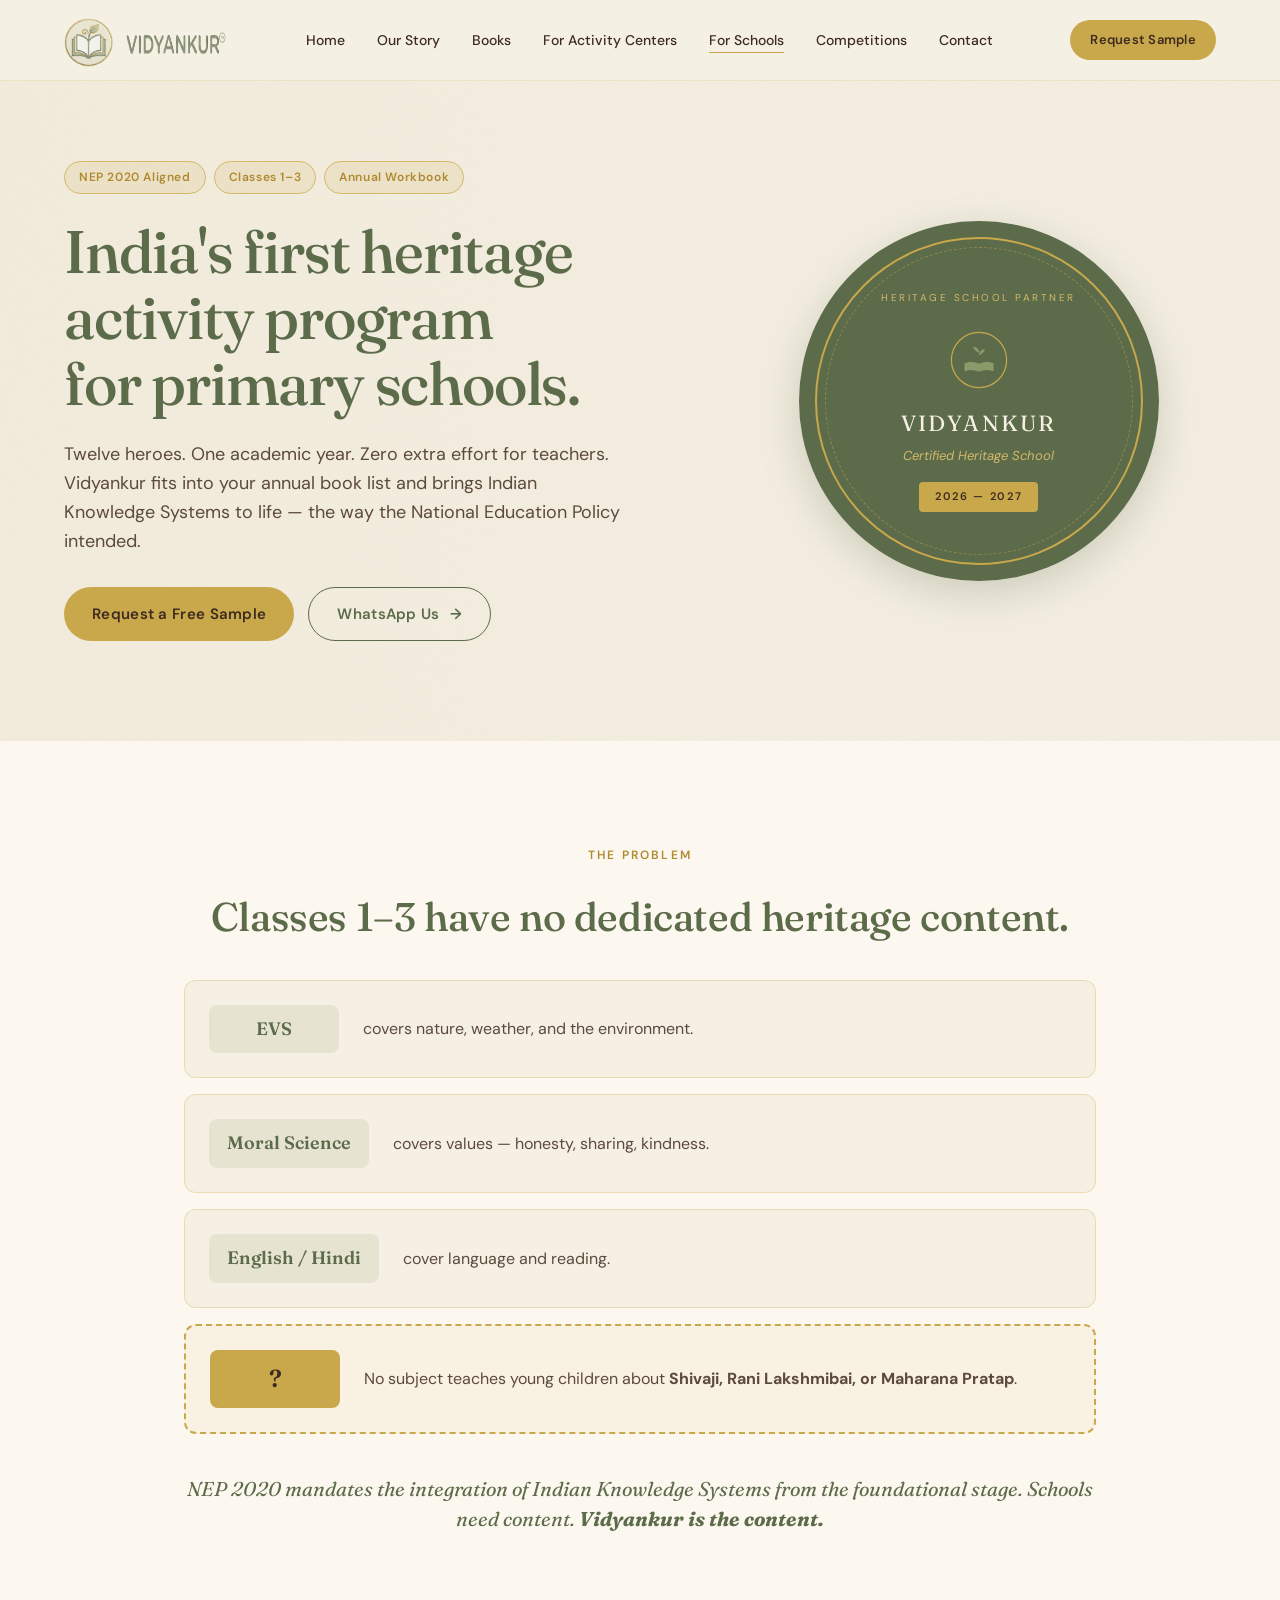
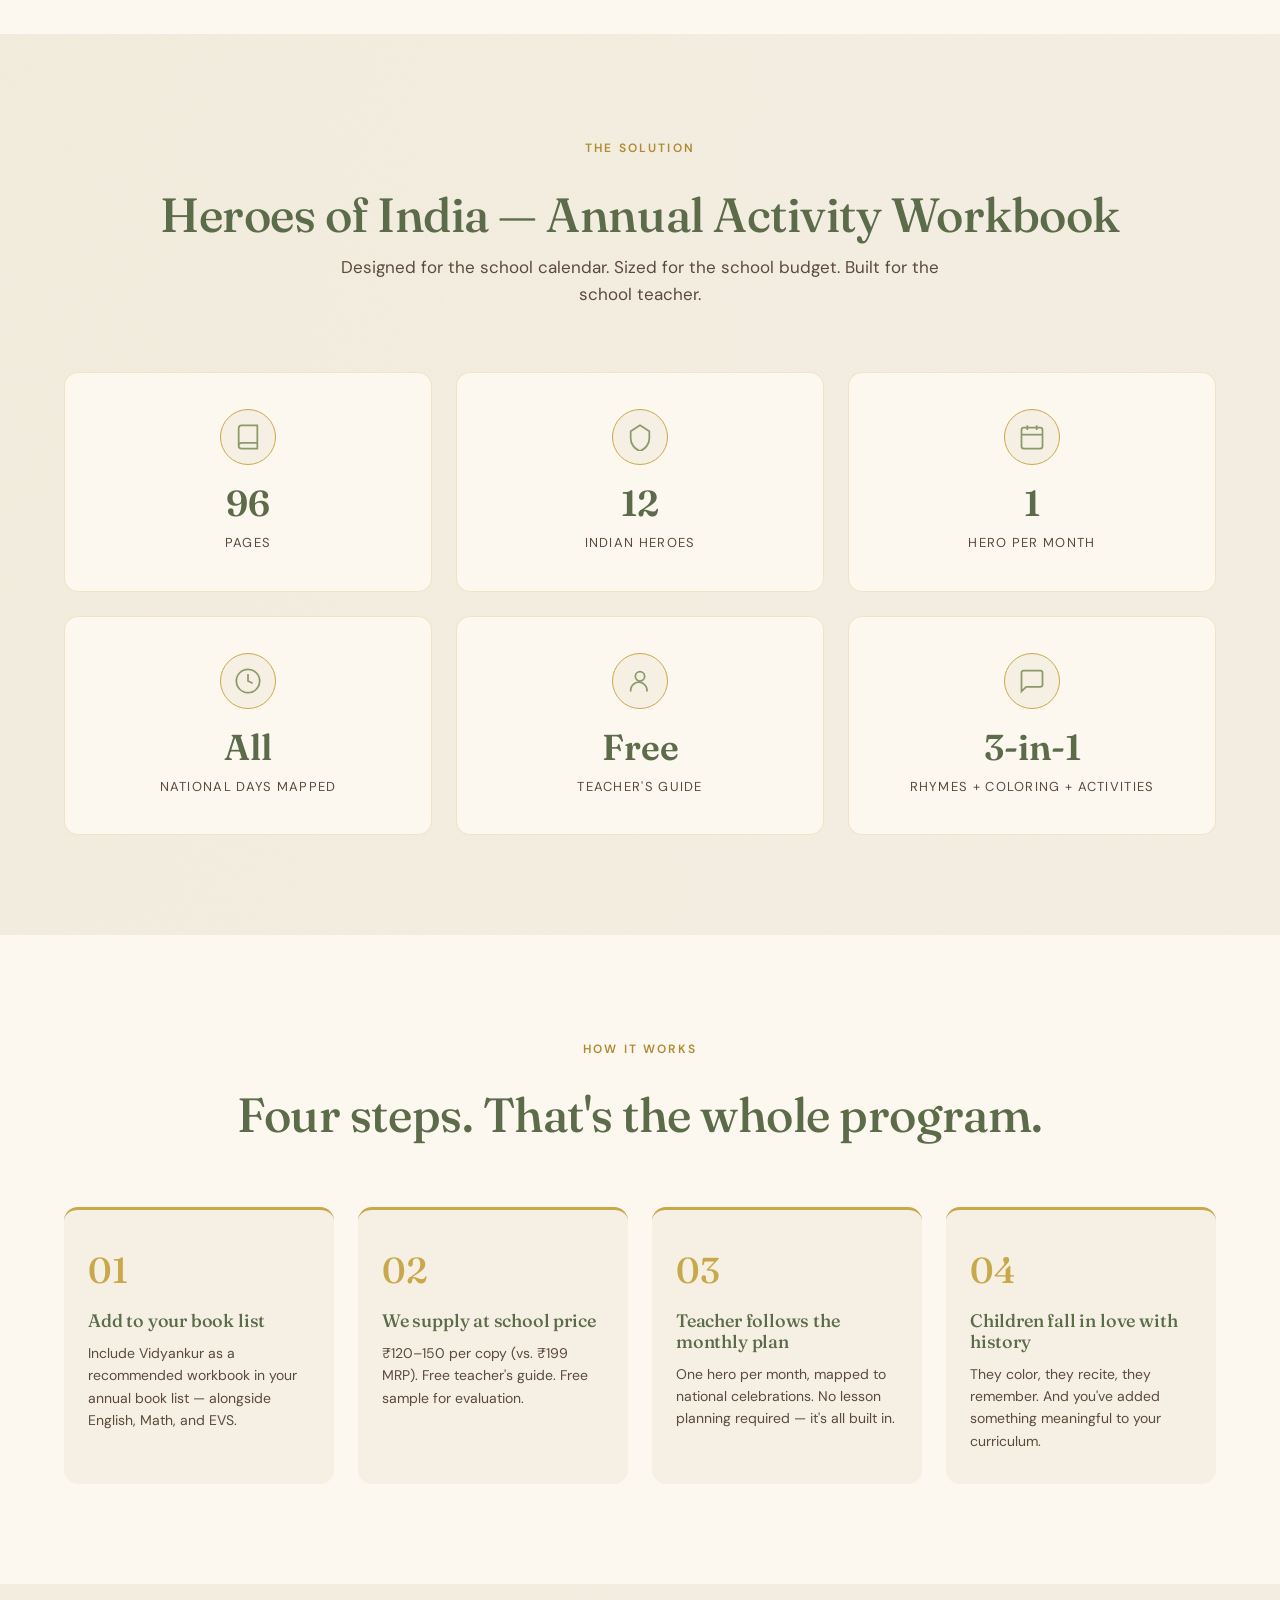
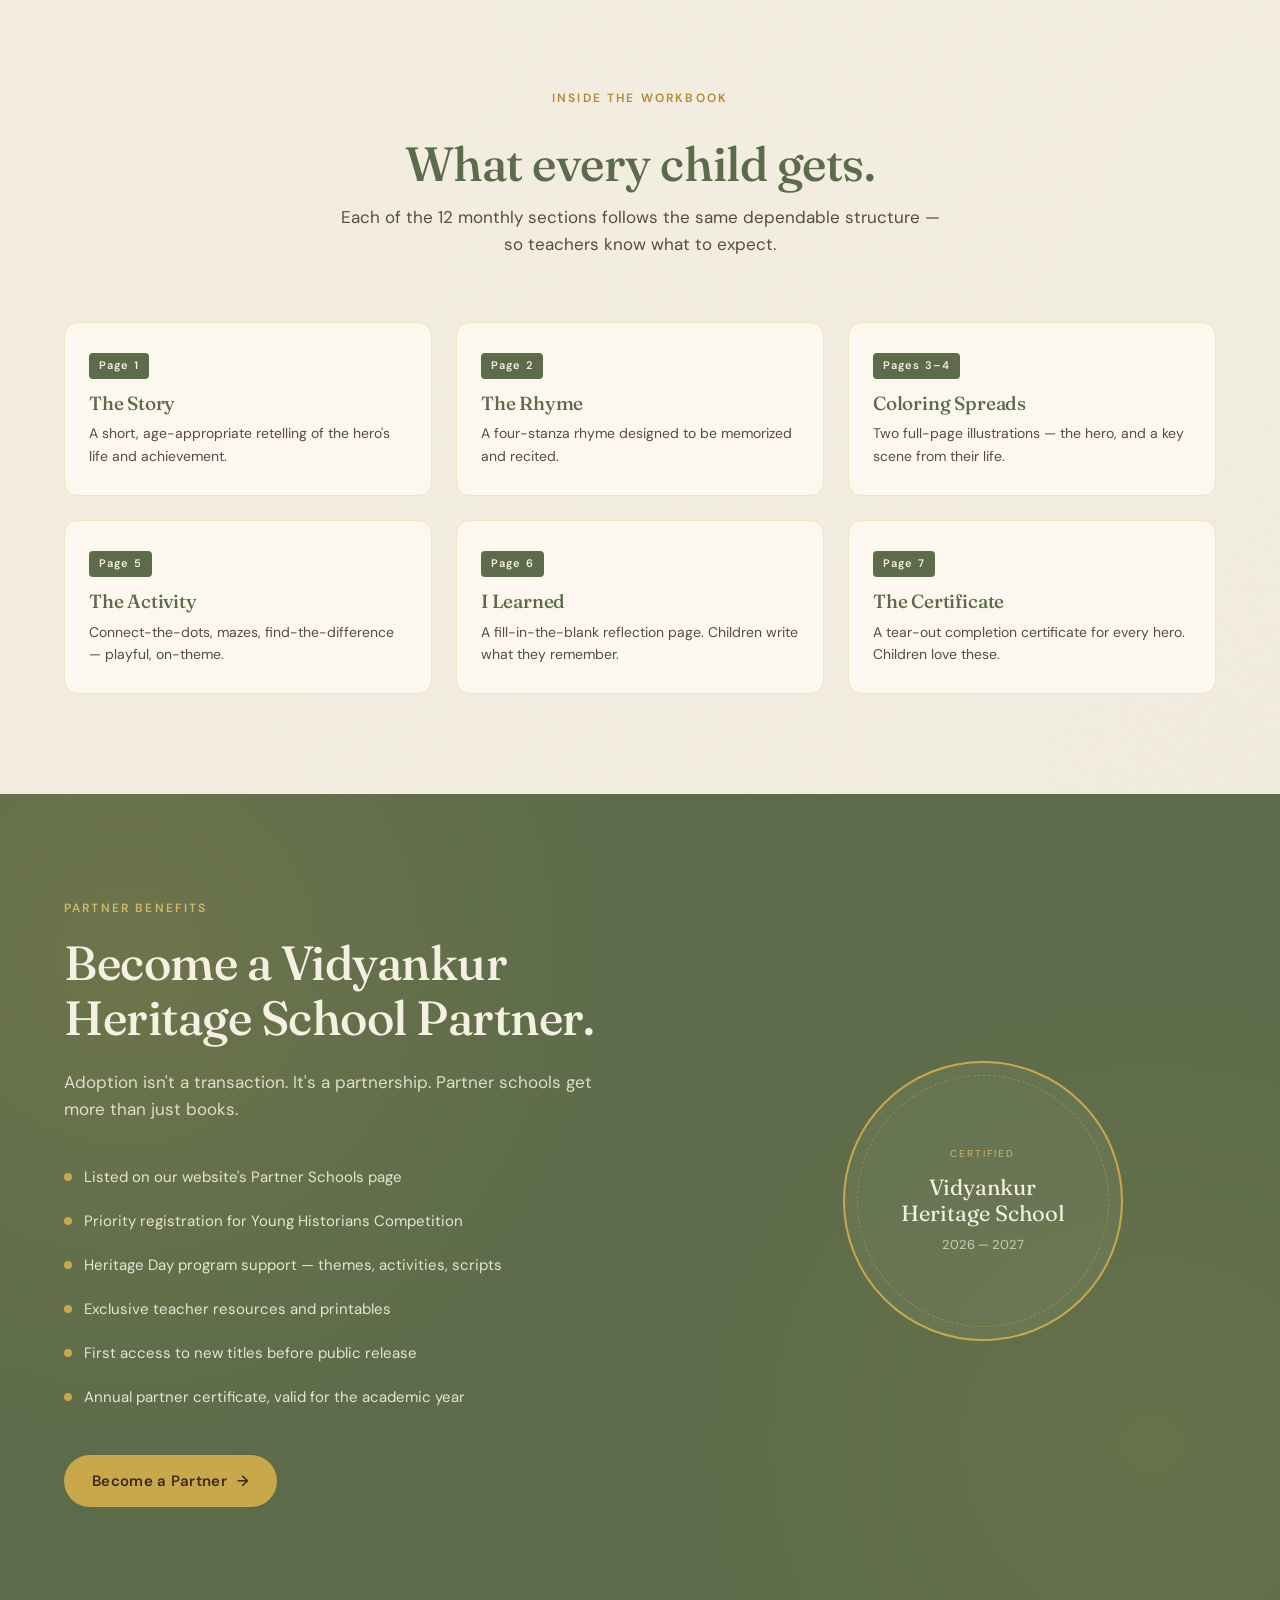
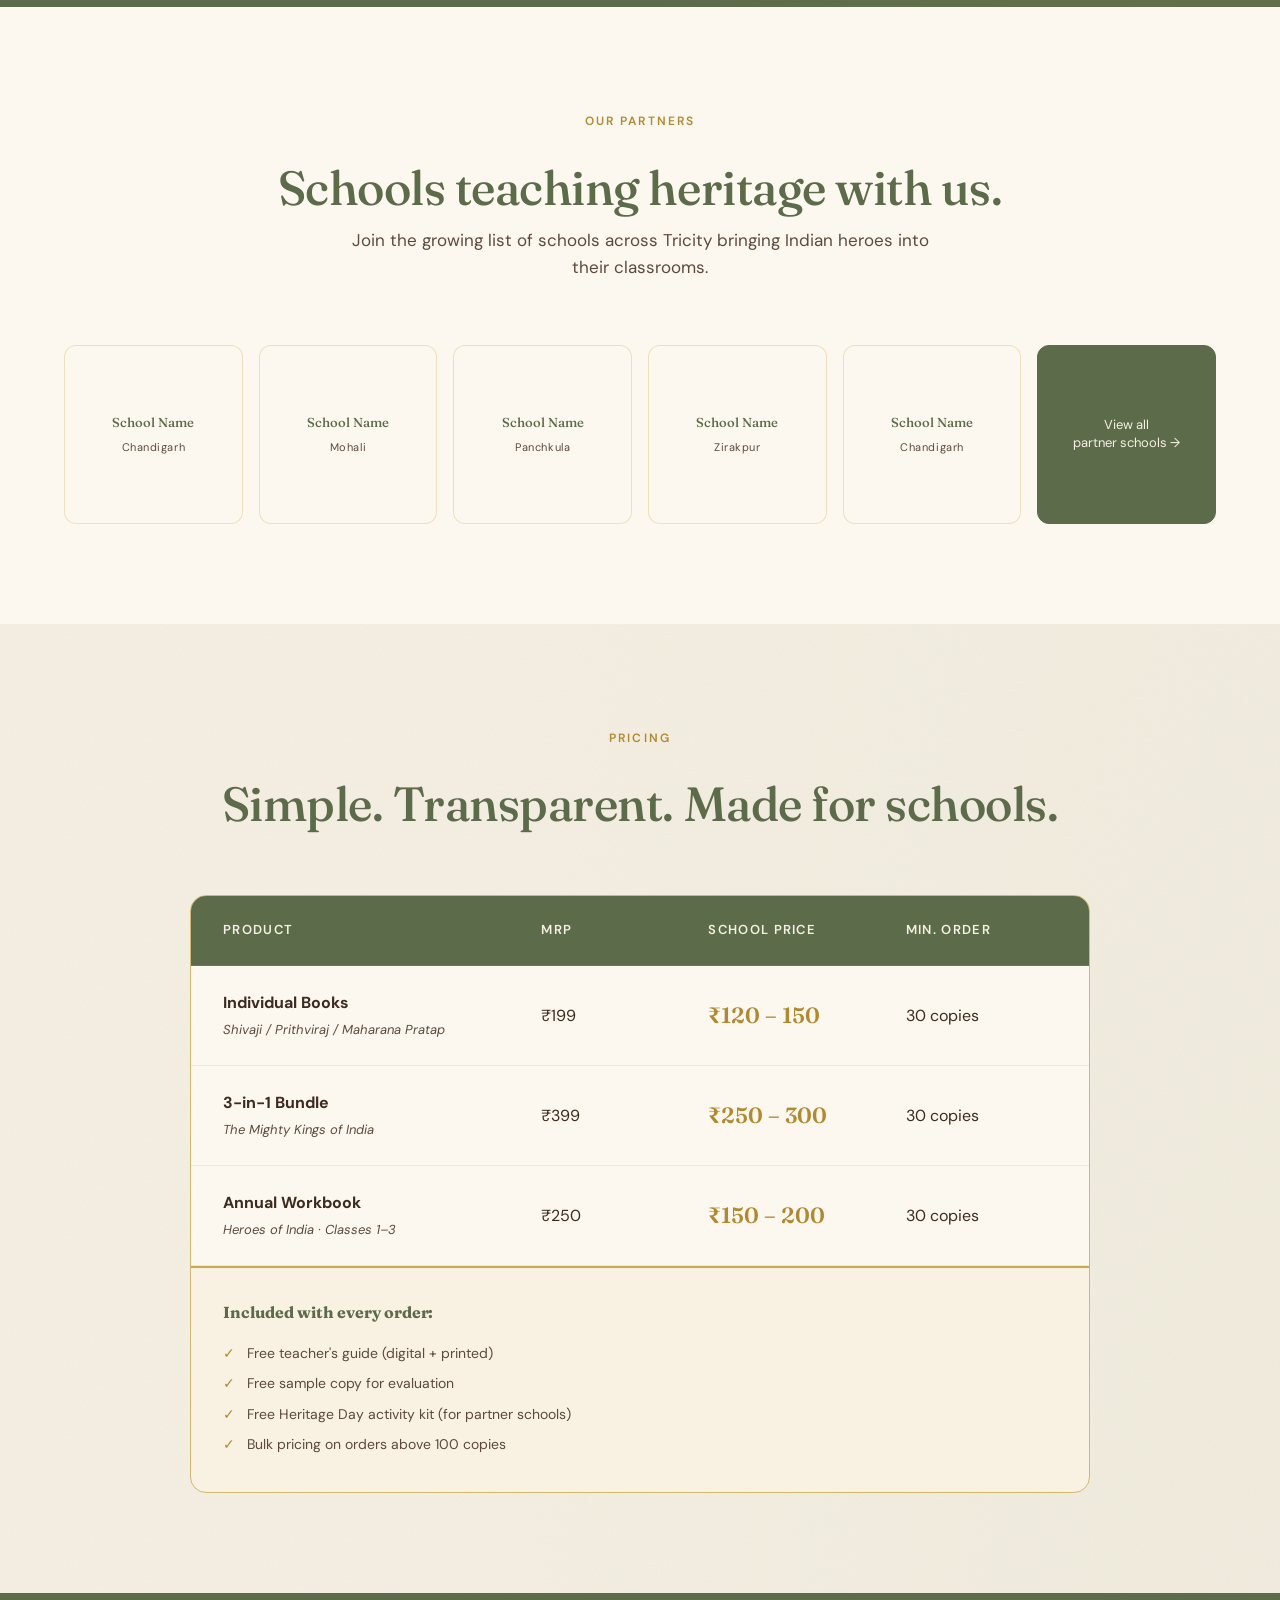
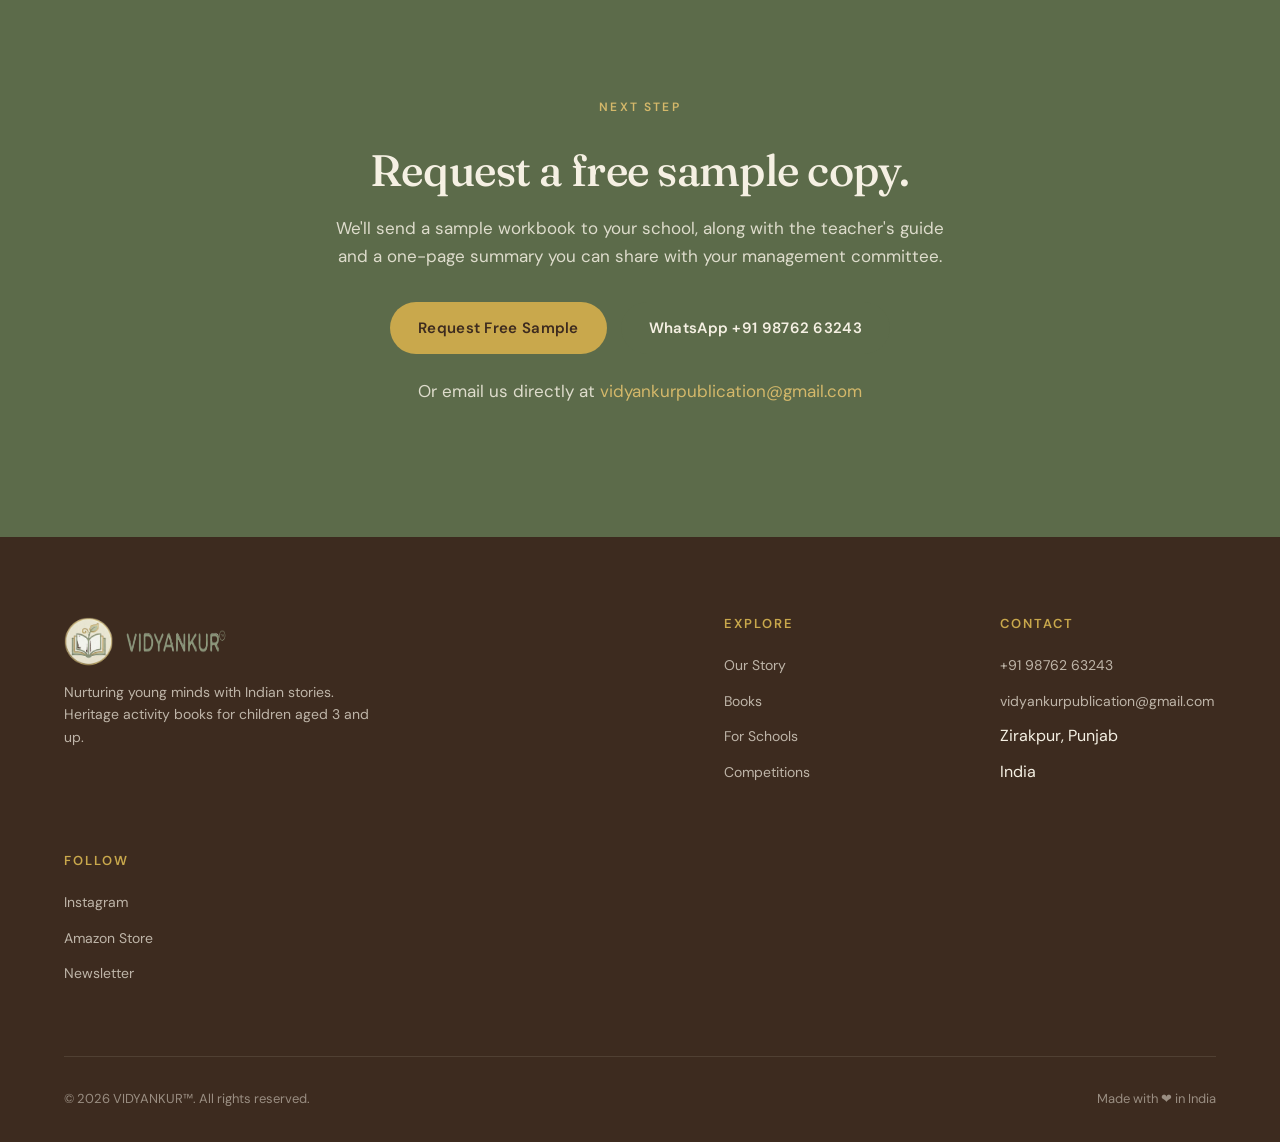
==== activity-centers.html @ 59745b61 "-added other pages -pending contact and activity centre" ====
<!DOCTYPE html>
<html lang="en">
<head>
  <meta charset="UTF-8">
  <meta name="viewport" content="width=device-width, initial-scale=1.0">
  <title>For Schools — Vidyankur Heritage Program</title>
  <meta name="description" content="The first Indian heritage activity workbook for primary schools. NEP 2020 aligned. Ready to adopt. Zero effort for teachers.">
  <link rel="stylesheet" href="css/style.css">
  <link rel="stylesheet" href="css/pages.css">
  <link rel="icon" type="image/png" href="assets/icon.png">
</head>
<body>

  <nav class="nav">
    <div class="nav-inner">
      <span class="nav-logo-mark">
          <a href="index.html" class="nav-logo">
            <img src="assets/icon.png" alt="Vidyankur Icon" class="nav-logo-icon">
            <img src="assets/text.png" alt="Vidyankur Text" class="nav-logo-text">
        </span>
        <span class="nav-logo-mark">            
        </span>
      </a>
      <ul class="nav-links" id="navLinks">
        <li><a href="index.html">Home</a></li>
        <li><a href="our-story.html">Our Story</a></li>
        <li><a href="books.html">Books</a></li>
        <li><a href="activity-centers.html">For Activity Centers</a></li>
        <li><a href="schools.html" class="active">For Schools</a></li>
        <li><a href="competitions.html">Competitions</a></li>
        <li><a href="contact.html">Contact</a></li>
      </ul>
      <div class="nav-cta"><a href="#sample" class="btn btn-primary">Request Sample</a></div>
      <button class="nav-toggle" id="navToggle" aria-label="Open menu"><span></span><span></span><span></span></button>
    </div>
  </nav>

  <!-- ========== HERO ========== -->
  <section class="schools-hero">
    <div class="container">
      <div class="schools-hero-grid">
        <div class="schools-hero-content">
          <div class="schools-badges">
            <span class="badge-pill">NEP 2020 Aligned</span>
            <span class="badge-pill">Classes 1–3</span>
            <span class="badge-pill">Annual Workbook</span>
          </div>
          <h1 class="schools-hero-headline">
            India's first heritage<br>activity program<br>for primary schools.
          </h1>
          <p class="schools-hero-sub">
            Twelve heroes. One academic year. Zero extra effort for teachers. Vidyankur fits into your annual book list and brings Indian Knowledge Systems to life — the way the National Education Policy intended.
          </p>
          <div class="schools-hero-ctas">
            <a href="#sample" class="btn btn-primary">Request a Free Sample</a>
            <a href="https://wa.me/919876263243" class="btn btn-ghost btn-arrow">WhatsApp Us</a>
          </div>
        </div>
        <div class="schools-hero-visual">
          <div class="cert-large">
            <div class="cert-inner">
              <span class="cert-eyebrow">Heritage School Partner</span>
              <svg width="60" height="60" viewBox="0 0 100 100" style="margin:16px 0;">
                <circle cx="50" cy="50" r="46" fill="none" stroke="#C9A84C" stroke-width="2"/>
                <path d="M 25 55 Q 35 50, 50 55 Q 65 50, 75 55 L 75 70 Q 65 65, 50 70 Q 35 65, 25 70 Z" fill="#8B9A6B" stroke="#5C6B4A" stroke-width="1.5" stroke-linejoin="round"/>
                <path d="M 50 55 Q 50 42, 50 30" stroke="#5C6B4A" stroke-width="2" fill="none" stroke-linecap="round"/>
                <path d="M 50 38 Q 42 35, 40 28 Q 47 28, 50 35" fill="#8B9A6B"/>
                <path d="M 50 42 Q 58 39, 60 32 Q 53 32, 50 39" fill="#8B9A6B"/>
              </svg>
              <span class="cert-title-big">VIDYANKUR</span>
              <span class="cert-subtitle">Certified Heritage School</span>
              <div class="cert-ribbon">
                <span>2026 — 2027</span>
              </div>
            </div>
          </div>
        </div>
      </div>
    </div>
  </section>

  <!-- ========== THE PROBLEM ========== -->
  <section class="section-ivory">
    <div class="container-narrow">
      <div class="problem-block reveal">
        <span class="eyebrow">The Problem</span>
        <h2>Classes 1–3 have no dedicated heritage content.</h2>
        <div class="problem-points">
          <div class="problem-point">
            <span class="problem-num">EVS</span>
            <p>covers nature, weather, and the environment.</p>
          </div>
          <div class="problem-point">
            <span class="problem-num">Moral Science</span>
            <p>covers values — honesty, sharing, kindness.</p>
          </div>
          <div class="problem-point">
            <span class="problem-num">English / Hindi</span>
            <p>cover language and reading.</p>
          </div>
          <div class="problem-point problem-point-gap">
            <span class="problem-num problem-num-gap">?</span>
            <p>No subject teaches young children about <strong>Shivaji, Rani Lakshmibai, or Maharana Pratap</strong>.</p>
          </div>
        </div>
        <p class="problem-conclusion">
          NEP 2020 mandates the integration of Indian Knowledge Systems from the foundational stage. Schools need content. <strong>Vidyankur is the content.</strong>
        </p>
      </div>
    </div>
  </section>

  <!-- ========== THE SOLUTION ========== -->
  <section class="solution-section">
    <div class="container">
      <div class="section-header reveal">
        <span class="eyebrow">The Solution</span>
        <h2>Heroes of India — Annual Activity Workbook</h2>
        <p>Designed for the school calendar. Sized for the school budget. Built for the school teacher.</p>
      </div>

      <div class="solution-grid reveal">
        <div class="solution-card">
          <div class="solution-icon"><svg viewBox="0 0 24 24" fill="none" stroke="currentColor" stroke-width="1.5"><path d="M4 19.5A2.5 2.5 0 0 1 6.5 17H20M6.5 2H20v20H6.5A2.5 2.5 0 0 1 4 19.5v-15A2.5 2.5 0 0 1 6.5 2z"/></svg></div>
          <span class="solution-num">96</span>
          <span class="solution-label">Pages</span>
        </div>
        <div class="solution-card">
          <div class="solution-icon"><svg viewBox="0 0 24 24" fill="none" stroke="currentColor" stroke-width="1.5"><path d="M12 2L4 7v6c0 5 3.5 9.5 8 11 4.5-1.5 8-6 8-11V7l-8-5z"/></svg></div>
          <span class="solution-num">12</span>
          <span class="solution-label">Indian Heroes</span>
        </div>
        <div class="solution-card">
          <div class="solution-icon"><svg viewBox="0 0 24 24" fill="none" stroke="currentColor" stroke-width="1.5"><rect x="3" y="4" width="18" height="18" rx="2"/><line x1="16" y1="2" x2="16" y2="6"/><line x1="8" y1="2" x2="8" y2="6"/><line x1="3" y1="10" x2="21" y2="10"/></svg></div>
          <span class="solution-num">1</span>
          <span class="solution-label">Hero Per Month</span>
        </div>
        <div class="solution-card">
          <div class="solution-icon"><svg viewBox="0 0 24 24" fill="none" stroke="currentColor" stroke-width="1.5"><circle cx="12" cy="12" r="10"/><path d="M12 6v6l4 2"/></svg></div>
          <span class="solution-num">All</span>
          <span class="solution-label">National Days Mapped</span>
        </div>
        <div class="solution-card">
          <div class="solution-icon"><svg viewBox="0 0 24 24" fill="none" stroke="currentColor" stroke-width="1.5"><circle cx="12" cy="8" r="4"/><path d="M4 21v-1a7 7 0 0 1 14 0v1"/></svg></div>
          <span class="solution-num">Free</span>
          <span class="solution-label">Teacher's Guide</span>
        </div>
        <div class="solution-card">
          <div class="solution-icon"><svg viewBox="0 0 24 24" fill="none" stroke="currentColor" stroke-width="1.5"><path d="M21 15a2 2 0 0 1-2 2H7l-4 4V5a2 2 0 0 1 2-2h14a2 2 0 0 1 2 2z"/></svg></div>
          <span class="solution-num">3-in-1</span>
          <span class="solution-label">Rhymes + Coloring + Activities</span>
        </div>
      </div>
    </div>
  </section>

  <!-- ========== HOW IT WORKS ========== -->
  <section class="section-ivory">
    <div class="container">
      <div class="section-header reveal">
        <span class="eyebrow">How It Works</span>
        <h2>Four steps. That's the whole program.</h2>
      </div>

      <div class="steps-grid reveal">
        <div class="step-card">
          <span class="step-num">01</span>
          <h3>Add to your book list</h3>
          <p>Include Vidyankur as a recommended workbook in your annual book list — alongside English, Math, and EVS.</p>
        </div>
        <div class="step-card">
          <span class="step-num">02</span>
          <h3>We supply at school price</h3>
          <p>₹120–150 per copy (vs. ₹199 MRP). Free teacher's guide. Free sample for evaluation.</p>
        </div>
        <div class="step-card">
          <span class="step-num">03</span>
          <h3>Teacher follows the monthly plan</h3>
          <p>One hero per month, mapped to national celebrations. No lesson planning required — it's all built in.</p>
        </div>
        <div class="step-card">
          <span class="step-num">04</span>
          <h3>Children fall in love with history</h3>
          <p>They color, they recite, they remember. And you've added something meaningful to your curriculum.</p>
        </div>
      </div>
    </div>
  </section>

  <!-- ========== WHAT'S INSIDE ========== -->
  <section>
    <div class="container">
      <div class="section-header reveal">
        <span class="eyebrow">Inside the Workbook</span>
        <h2>What every child gets.</h2>
        <p>Each of the 12 monthly sections follows the same dependable structure — so teachers know what to expect.</p>
      </div>

      <div class="inside-grid reveal">
        <div class="inside-card">
          <div class="inside-tag">Page 1</div>
          <h3>The Story</h3>
          <p>A short, age-appropriate retelling of the hero's life and achievement.</p>
        </div>
        <div class="inside-card">
          <div class="inside-tag">Page 2</div>
          <h3>The Rhyme</h3>
          <p>A four-stanza rhyme designed to be memorized and recited.</p>
        </div>
        <div class="inside-card">
          <div class="inside-tag">Pages 3–4</div>
          <h3>Coloring Spreads</h3>
          <p>Two full-page illustrations — the hero, and a key scene from their life.</p>
        </div>
        <div class="inside-card">
          <div class="inside-tag">Page 5</div>
          <h3>The Activity</h3>
          <p>Connect-the-dots, mazes, find-the-difference — playful, on-theme.</p>
        </div>
        <div class="inside-card">
          <div class="inside-tag">Page 6</div>
          <h3>I Learned</h3>
          <p>A fill-in-the-blank reflection page. Children write what they remember.</p>
        </div>
        <div class="inside-card">
          <div class="inside-tag">Page 7</div>
          <h3>The Certificate</h3>
          <p>A tear-out completion certificate for every hero. Children love these.</p>
        </div>
      </div>
    </div>
  </section>

  <!-- ========== PARTNER BADGE ========== -->
  <section class="schools-teaser">
    <div class="container">
      <div class="schools-grid">
        <div class="reveal">
          <span class="eyebrow">Partner Benefits</span>
          <h2>Become a Vidyankur<br>Heritage School Partner.</h2>
          <p>Adoption isn't a transaction. It's a partnership. Partner schools get more than just books.</p>
          <ul class="school-bullets">
            <li>Listed on our website's Partner Schools page</li>
            <li>Priority registration for Young Historians Competition</li>
            <li>Heritage Day program support — themes, activities, scripts</li>
            <li>Exclusive teacher resources and printables</li>
            <li>First access to new titles before public release</li>
            <li>Annual partner certificate, valid for the academic year</li>
          </ul>
          <a href="#sample" class="btn btn-primary btn-arrow">Become a Partner</a>
        </div>
        <div class="schools-visual reveal">
          <div class="schools-cert">
            <span class="schools-cert-eyebrow">Certified</span>
            <span class="schools-cert-title">Vidyankur<br>Heritage School</span>
            <span class="schools-cert-sub">2026 — 2027</span>
          </div>
        </div>
      </div>
    </div>
  </section>

  <!-- ========== SCHOOLS USING US ========== -->
  <section class="section-ivory">
    <div class="container">
      <div class="section-header reveal">
        <span class="eyebrow">Our Partners</span>
        <h2>Schools teaching heritage with us.</h2>
        <p>Join the growing list of schools across Tricity bringing Indian heroes into their classrooms.</p>
      </div>

      <div class="partner-grid reveal">
        <div class="partner-logo">
          <div class="partner-logo-inner">School Name</div>
          <span class="partner-city">Chandigarh</span>
        </div>
        <div class="partner-logo">
          <div class="partner-logo-inner">School Name</div>
          <span class="partner-city">Mohali</span>
        </div>
        <div class="partner-logo">
          <div class="partner-logo-inner">School Name</div>
          <span class="partner-city">Panchkula</span>
        </div>
        <div class="partner-logo">
          <div class="partner-logo-inner">School Name</div>
          <span class="partner-city">Zirakpur</span>
        </div>
        <div class="partner-logo">
          <div class="partner-logo-inner">School Name</div>
          <span class="partner-city">Chandigarh</span>
        </div>
        <div class="partner-logo partner-logo-cta">
          <a href="partner-schools.html">View all<br>partner schools →</a>
        </div>
      </div>
    </div>
  </section>

  <!-- ========== PRICING ========== -->
  <section>
    <div class="container">
      <div class="section-header reveal">
        <span class="eyebrow">Pricing</span>
        <h2>Simple. Transparent. Made for schools.</h2>
      </div>

      <div class="pricing-table reveal">
        <div class="pricing-row pricing-row-header">
          <div>Product</div>
          <div>MRP</div>
          <div>School Price</div>
          <div>Min. Order</div>
        </div>
        <div class="pricing-row">
          <div><strong>Individual Books</strong><br><span class="pricing-sub">Shivaji / Prithviraj / Maharana Pratap</span></div>
          <div>₹199</div>
          <div class="pricing-highlight">₹120 – 150</div>
          <div>30 copies</div>
        </div>
        <div class="pricing-row">
          <div><strong>3-in-1 Bundle</strong><br><span class="pricing-sub">The Mighty Kings of India</span></div>
          <div>₹399</div>
          <div class="pricing-highlight">₹250 – 300</div>
          <div>30 copies</div>
        </div>
        <div class="pricing-row">
          <div><strong>Annual Workbook</strong><br><span class="pricing-sub">Heroes of India · Classes 1–3</span></div>
          <div>₹250</div>
          <div class="pricing-highlight">₹150 – 200</div>
          <div>30 copies</div>
        </div>
        <div class="pricing-includes">
          <strong>Included with every order:</strong>
          <ul>
            <li>Free teacher's guide (digital + printed)</li>
            <li>Free sample copy for evaluation</li>
            <li>Free Heritage Day activity kit (for partner schools)</li>
            <li>Bulk pricing on orders above 100 copies</li>
          </ul>
        </div>
      </div>
    </div>
  </section>

  <!-- ========== FINAL CTA ========== -->
  <section class="schools-cta" id="sample">
    <div class="container">
      <div class="schools-cta-inner reveal">
        <span class="eyebrow">Next Step</span>
        <h2>Request a free sample copy.</h2>
        <p>We'll send a sample workbook to your school, along with the teacher's guide and a one-page summary you can share with your management committee.</p>
        <div class="schools-cta-actions">
          <a href="contact.html" class="btn btn-primary">Request Free Sample</a>
          <a href="https://wa.me/919876263243" class="btn btn-secondary">WhatsApp +91 98762 63243</a>
        </div>
        <p class="schools-cta-note">
          Or email us directly at <a href="mailto:vidyankurpublication@gmail.com">vidyankurpublication@gmail.com</a>
        </p>
      </div>
    </div>
  </section>

  <!-- ========== FOOTER ========== -->
  <footer class="footer">
    <div class="container">
      <div class="footer-grid">
        <div class="footer-brand">
          <div class="nav-logo">
            <span class="nav-logo-mark">
          <a href="index.html" class="nav-logo">
            <img src="assets/icon.png" alt="Vidyankur Icon" class="nav-logo-icon">
            <img src="assets/text.png" alt="Vidyankur Text" class="nav-logo-text">
        </span>
          </div>
          <p>Nurturing young minds with Indian stories. Heritage activity books for children aged 3 and up.</p>
        </div>
        <div class="footer-col">
          <h4>Explore</h4>
          <ul>
            <li><a href="our-story.html">Our Story</a></li>
            <li><a href="books.html">Books</a></li>
            <li><a href="schools.html">For Schools</a></li>
            <li><a href="competitions.html">Competitions</a></li>
          </ul>
        </div>
        <div class="footer-col">
          <h4>Contact</h4>
          <ul>
            <li><a href="tel:+919876263243">+91 98762 63243</a></li>
            <li><a href="mailto:vidyankurpublication@gmail.com">vidyankur&shy;publication@gmail.com</a></li>
            <li>Zirakpur, Punjab</li>
            <li>India</li>
          </ul>
        </div>
        <div class="footer-col">
          <h4>Follow</h4>
          <ul>
            <li><a href="https://instagram.com/_vidyankur" target="_blank" rel="noopener">Instagram</a></li>
            <li><a href="#">Amazon Store</a></li>
            <li><a href="contact.html">Newsletter</a></li>
          </ul>
        </div>
      </div>
      <div class="footer-bottom">
        <span>© 2026 VIDYANKUR™. All rights reserved.</span>
        <span>Made with ❤ in India</span>
      </div>
    </div>
  </footer>

  <script src="js/main.js"></script>
</body>
</html>
---- css/style.css ----
/* ============================================
   VIDYANKUR — Design System
   "Manuscript modern" — parchment, sage, gold
   ============================================ */

@import url('https://fonts.googleapis.com/css2?family=Fraunces:opsz,wght@9..144,400;9..144,500;9..144,600;9..144,700&family=DM+Sans:wght@400;500;600&family=Noto+Sans+Devanagari:wght@400;500;600;700&display=swap');

:root {
  /* Colors — as specified in brief */
  --cream: #F5F0E3;
  --ivory: #FDF8EF;
  --sage: #8B9A6B;
  --olive: #5C6B4A;
  --olive-dark: #4A5A3A;
  --gold: #C9A84C;
  --gold-dark: #B08930;
  --gold-soft: #D4B86A;
  --ink: #3D2B1F;
  --ink-soft: #5C4A3D;

  /* Type */
  --font-display: 'Fraunces', Georgia, serif;
  --font-body: 'DM Sans', system-ui, sans-serif;
  --font-deva: 'Noto Sans Devanagari', serif;

  /* Spacing */
  --container: 1200px;
  --container-narrow: 960px;

  /* Easing */
  --ease: cubic-bezier(0.22, 1, 0.36, 1);
}

* { margin: 0; padding: 0; box-sizing: border-box; }

html { scroll-behavior: smooth; }

body {
  font-family: var(--font-body);
  color: var(--ink);
  background: var(--cream);
  line-height: 1.6;
  font-size: 16px;
  -webkit-font-smoothing: antialiased;
  overflow-x: hidden;

  /* Subtle parchment texture using SVG noise */
  background-image:
    radial-gradient(ellipse at top left, rgba(201, 168, 76, 0.04), transparent 50%),
    radial-gradient(ellipse at bottom right, rgba(139, 154, 107, 0.05), transparent 50%),
    url("data:image/svg+xml;utf8,<svg xmlns='http://www.w3.org/2000/svg' width='200' height='200'><filter id='n'><feTurbulence type='fractalNoise' baseFrequency='0.85' numOctaves='2' stitchTiles='stitch'/><feColorMatrix values='0 0 0 0 0.24 0 0 0 0 0.17 0 0 0 0 0.12 0 0 0 0.04 0'/></filter><rect width='100%' height='100%' filter='url(%23n)'/></svg>");
}

/* ===== TYPOGRAPHY ===== */
h1, h2, h3, h4 {
  font-family: var(--font-display);
  color: var(--olive);
  font-weight: 500;
  letter-spacing: -0.01em;
  line-height: 1.15;
}

.devanagari { font-family: var(--font-deva); }

p { color: var(--ink-soft); }

a { color: var(--olive); text-decoration: none; transition: color 0.3s var(--ease); }
a:hover { color: var(--gold-dark); }

/* ===== LAYOUT ===== */
.container {
  max-width: var(--container);
  margin: 0 auto;
  padding: 0 24px;
}

.container-narrow {
  max-width: var(--container-narrow);
  margin: 0 auto;
  padding: 0 24px;
}

section { padding: 100px 0; position: relative; }

.section-ivory { background: var(--ivory); }

/* ===== DECORATIVE ELEMENTS ===== */

/* Manuscript-style ornamental divider */
.ornament {
  display: flex;
  align-items: center;
  justify-content: center;
  gap: 16px;
  margin: 24px auto;
  color: var(--gold);
}
.ornament::before,
.ornament::after {
  content: "";
  height: 1px;
  width: 60px;
  background: linear-gradient(to right, transparent, var(--gold-soft), transparent);
}
.ornament-icon {
  width: 16px;
  height: 16px;
  fill: var(--gold);
}

/* Eyebrow label — small uppercase tag */
.eyebrow {
  display: inline-block;
  font-family: var(--font-body);
  font-size: 12px;
  letter-spacing: 0.18em;
  text-transform: uppercase;
  color: var(--gold-dark);
  font-weight: 600;
  margin-bottom: 16px;
}

/* Gold stamp/badge */
.stamp {
  display: inline-flex;
  align-items: center;
  justify-content: center;
  flex-direction: column;
  width: 110px;
  height: 110px;
  border-radius: 50%;
  background: var(--cream);
  border: 2px solid var(--gold);
  color: var(--olive);
  font-family: var(--font-display);
  text-align: center;
  padding: 10px;
  position: relative;
  transform: rotate(-6deg);
  box-shadow: 0 4px 16px rgba(201, 168, 76, 0.15);
}
.stamp::before {
  content: "";
  position: absolute;
  inset: 4px;
  border-radius: 50%;
  border: 1px dashed var(--gold-soft);
}
.stamp-text {
  font-size: 11px;
  font-weight: 600;
  letter-spacing: 0.05em;
  line-height: 1.2;
  text-transform: uppercase;
}

/* ===== BUTTONS ===== */
.btn {
  display: inline-flex;
  align-items: center;
  gap: 10px;
  padding: 14px 28px;
  border-radius: 999px;
  font-family: var(--font-body);
  font-weight: 600;
  font-size: 15px;
  letter-spacing: 0.02em;
  border: none;
  cursor: pointer;
  transition: all 0.3s var(--ease);
  text-decoration: none;
}

.btn-primary {
  background: var(--gold);
  color: var(--ink);
}
.btn-primary:hover {
  background: var(--gold-dark);
  color: var(--cream);
  transform: translateY(-2px);
  box-shadow: 0 8px 20px rgba(201, 168, 76, 0.35);
}

.btn-secondary {
  background: var(--olive);
  color: var(--cream);
}
.btn-secondary:hover {
  background: var(--olive-dark);
  transform: translateY(-2px);
  box-shadow: 0 8px 20px rgba(92, 107, 74, 0.3);
}

.btn-ghost {
  background: transparent;
  color: var(--olive);
  border: 1.5px solid var(--olive);
}
.btn-ghost:hover {
  background: var(--olive);
  color: var(--cream);
}

.btn-arrow::after {
  content: "→";
  transition: transform 0.3s var(--ease);
}
.btn-arrow:hover::after { transform: translateX(4px); }

/* ===== NAVBAR ===== */
.nav {
  position: sticky;
  top: 0;
  z-index: 100;
  background: rgba(245, 240, 227, 0.92);
  backdrop-filter: blur(12px);
  -webkit-backdrop-filter: blur(12px);
  border-bottom: 1px solid rgba(201, 168, 76, 0.2);
}

.nav-inner {
  display: flex;
  align-items: center;
  justify-content: space-between;
  padding: 18px 24px;
  max-width: var(--container);
  margin: 0 auto;
}

.nav-logo {
  display: flex;
  align-items: center;
  gap: 12px;
}
.nav-logo-mark {
  width: 44px;
  height: 44px;
}

.nav-logo-icon {
  width: 50px;
  height: 50px;
}
.nav-logo-text {
  width: 100px;
  height: 25px;
}

.nav-logo-name {
  font-family: var(--font-display);
  font-size: 20px;
  font-weight: 600;
  color: var(--olive);
  letter-spacing: 0.05em;
}
.nav-logo-tag {
  font-size: 10px;
  color: var(--gold-dark);
  letter-spacing: 0.18em;
  text-transform: uppercase;
  margin-top: 2px;
}

.nav-links {
  display: flex;
  gap: 32px;
  list-style: none;
}
.nav-links a {
  font-size: 14px;
  font-weight: 500;
  color: var(--ink);
  position: relative;
  padding: 4px 0;
}
.nav-links a::after {
  content: "";
  position: absolute;
  bottom: 0;
  left: 0;
  right: 0;
  height: 1.5px;
  background: var(--gold);
  transform: scaleX(0);
  transform-origin: center;
  transition: transform 0.3s var(--ease);
}
.nav-links a:hover::after,
.nav-links a.active::after { transform: scaleX(1); }

.nav-cta {
  display: flex;
  gap: 12px;
}
.nav-cta .btn {
  padding: 10px 20px;
  font-size: 13px;
}

.nav-toggle {
  display: none;
  background: none;
  border: none;
  cursor: pointer;
  padding: 8px;
}
.nav-toggle span {
  display: block;
  width: 24px;
  height: 2px;
  background: var(--olive);
  margin: 5px 0;
  transition: 0.3s;
}

/* ===== HERO ===== */
.hero {
  position: relative;
  padding: 120px 0 140px;
  overflow: hidden;
}

/* Faint fort silhouette background pattern */
.hero::before {
  content: "";
  position: absolute;
  bottom: 0;
  left: 0;
  right: 0;
  height: 200px;
  background-image: url("data:image/svg+xml;utf8,<svg xmlns='http://www.w3.org/2000/svg' viewBox='0 0 1200 200' preserveAspectRatio='none'><path d='M0,200 L0,140 L40,140 L40,110 L60,110 L60,90 L80,90 L80,110 L120,110 L120,80 L140,80 L140,60 L160,60 L160,80 L180,80 L180,100 L220,100 L220,70 L250,70 L250,50 L280,50 L280,70 L310,70 L310,110 L350,110 L350,130 L390,130 L390,100 L420,100 L420,80 L450,80 L450,100 L480,100 L480,120 L520,120 L520,90 L550,90 L550,60 L580,60 L580,40 L610,40 L610,60 L640,60 L640,90 L680,90 L680,110 L720,110 L720,80 L760,80 L760,100 L800,100 L800,120 L840,120 L840,90 L880,90 L880,70 L910,70 L910,90 L950,90 L950,110 L990,110 L990,80 L1030,80 L1030,100 L1070,100 L1070,120 L1110,120 L1110,140 L1160,140 L1160,160 L1200,160 L1200,200 Z' fill='%235C6B4A' opacity='0.06'/></svg>");
  background-size: cover;
  background-position: bottom;
  pointer-events: none;
}

.hero-grid {
  display: grid;
  grid-template-columns: 1.2fr 1fr;
  gap: 80px;
  align-items: center;
  position: relative;
  z-index: 2;
}

.hero-headline {
  font-size: clamp(40px, 5.5vw, 68px);
  font-weight: 500;
  line-height: 1.08;
  color: var(--olive);
  margin-bottom: 24px;
  letter-spacing: -0.02em;
}
.hero-headline em {
  font-style: italic;
  color: var(--gold-dark);
  font-weight: 400;
}

.hero-sub {
  font-size: 18px;
  color: var(--ink-soft);
  max-width: 520px;
  margin-bottom: 36px;
  line-height: 1.6;
}

.hero-ctas {
  display: flex;
  gap: 16px;
  flex-wrap: wrap;
  margin-bottom: 40px;
}

.hero-meta {
  display: flex;
  gap: 32px;
  padding-top: 32px;
  border-top: 1px solid rgba(201, 168, 76, 0.3);
}
.hero-meta-item {
  display: flex;
  flex-direction: column;
}
.hero-meta-num {
  font-family: var(--font-display);
  font-size: 32px;
  font-weight: 500;
  color: var(--olive);
  line-height: 1;
}
.hero-meta-label {
  font-size: 12px;
  color: var(--ink-soft);
  letter-spacing: 0.1em;
  text-transform: uppercase;
  margin-top: 6px;
}

/* Hero visual — stacked book covers in manuscript frame */
.hero-visual {
  position: relative;
  display: flex;
  justify-content: center;
  align-items: center;
  height: 540px;
}

.hero-frame {
  position: absolute;
  inset: 0;
  border: 1px solid var(--gold-soft);
  border-radius: 12px;
  background: var(--ivory);
}
.hero-frame::before {
  content: "";
  position: absolute;
  inset: 12px;
  border: 1px solid rgba(201, 168, 76, 0.3);
  border-radius: 8px;
  pointer-events: none;
}

.hero-book {
  position: absolute;
  width: 220px;
  height: 300px;
  border-radius: 4px;
  box-shadow:
    0 4px 8px rgba(61, 43, 31, 0.1),
    0 20px 40px rgba(61, 43, 31, 0.2);
  overflow: hidden;
  transition: transform 0.5s var(--ease);
}

.hero-book-1 {
  transform: rotate(-8deg) translate(-90px, 0);
  z-index: 1;
}
.hero-book-2 {
  transform: rotate(2deg) translate(0, -10px);
  z-index: 3;
}
.hero-book-3 {
  transform: rotate(8deg) translate(90px, 0);
  z-index: 2;
}

.hero-visual:hover .hero-book-1 { transform: rotate(-12deg) translate(-110px, -8px); }
.hero-visual:hover .hero-book-2 { transform: rotate(0deg) translate(0, -20px); }
.hero-visual:hover .hero-book-3 { transform: rotate(12deg) translate(110px, -8px); }

.hero-stamp {
  position: absolute;
  bottom: -20px;
  right: 20px;
  z-index: 5;
}

/* ===== MISSION / VALUE PROPS ===== */
.mission-intro {
  text-align: center;
  max-width: 720px;
  margin: 0 auto 64px;
}
.mission-intro h2 {
  font-size: clamp(32px, 4vw, 48px);
  margin-bottom: 20px;
}
.mission-intro p {
  font-size: 18px;
  color: var(--ink-soft);
}

.value-grid {
  display: grid;
  grid-template-columns: repeat(3, 1fr);
  gap: 32px;
}

.value-card {
  background: var(--ivory);
  border: 1px solid rgba(201, 168, 76, 0.25);
  border-radius: 16px;
  padding: 40px 32px;
  position: relative;
  transition: all 0.4s var(--ease);
}
.value-card::before {
  content: "";
  position: absolute;
  inset: 6px;
  border: 1px solid rgba(201, 168, 76, 0.15);
  border-radius: 12px;
  pointer-events: none;
}
.value-card:hover {
  transform: translateY(-4px);
  border-color: var(--gold);
  box-shadow: 0 12px 32px rgba(92, 107, 74, 0.12);
}

.value-icon {
  width: 64px;
  height: 64px;
  border-radius: 50%;
  background: var(--cream);
  border: 1.5px solid var(--gold);
  display: flex;
  align-items: center;
  justify-content: center;
  margin-bottom: 24px;
  color: var(--sage);
}
.value-icon svg { width: 32px; height: 32px; }

.value-card h3 {
  font-size: 22px;
  margin-bottom: 12px;
}
.value-card p {
  font-size: 15px;
  line-height: 1.65;
}

/* ===== BOOKS SECTION ===== */
.section-header {
  text-align: center;
  margin-bottom: 64px;
}
.section-header h2 {
  font-size: clamp(32px, 4vw, 48px);
  margin: 12px 0;
}
.section-header p {
  font-size: 17px;
  max-width: 600px;
  margin: 0 auto;
}

.books-grid {
  display: grid;
  grid-template-columns: repeat(4, 1fr);
  gap: 32px;
}

.book-card {
  display: flex;
  flex-direction: column;
  transition: transform 0.4s var(--ease);
}
.book-card:hover { transform: translateY(-6px); }

.book-cover {
  aspect-ratio: 3/4;
  border-radius: 8px;
  background: linear-gradient(135deg, var(--olive), var(--sage));
  margin-bottom: 16px;
  position: relative;
  overflow: hidden;
  box-shadow:
    0 2px 4px rgba(61, 43, 31, 0.08),
    0 8px 20px rgba(61, 43, 31, 0.12);
  display: flex;
  flex-direction: column;
  justify-content: space-between;
  padding: 24px;
  color: var(--cream);
}
.book-cover::before {
  content: "";
  position: absolute;
  inset: 12px;
  border: 1px solid rgba(245, 240, 227, 0.3);
  border-radius: 4px;
  pointer-events: none;
}
.book-cover-decor {
  position: absolute;
  top: 50%;
  left: 50%;
  transform: translate(-50%, -50%);
  width: 80px;
  height: 80px;
  border: 1.5px solid var(--gold);
  border-radius: 50%;
  display: flex;
  align-items: center;
  justify-content: center;
  background: rgba(201, 168, 76, 0.1);
}
.book-cover-decor svg { width: 40px; height: 40px; fill: var(--gold); }

.book-cover-meta {
  font-family: var(--font-display);
  font-size: 11px;
  letter-spacing: 0.2em;
  text-transform: uppercase;
  color: var(--gold-soft);
  position: relative;
  z-index: 1;
}
.book-cover-title {
  font-family: var(--font-display);
  font-size: 17px;
  font-weight: 500;
  line-height: 1.2;
  color: var(--cream);
  position: relative;
  z-index: 1;
}

/* alternate cover gradient for variety */
.book-card:nth-child(2) .book-cover { background: linear-gradient(135deg, #6B4A2F, var(--ink)); }
.book-card:nth-child(3) .book-cover { background: linear-gradient(135deg, #8B3A2C, #5C2419); }
.book-card:nth-child(4) .book-cover {
  background: linear-gradient(135deg, var(--gold-dark), var(--gold));
}
.book-card:nth-child(4) .book-cover-title,
.book-card:nth-child(4) .book-cover-meta { color: var(--ink); }
.book-card:nth-child(4) .book-cover-decor { border-color: var(--olive); background: rgba(92, 107, 74, 0.15); }
.book-card:nth-child(4) .book-cover-decor svg { fill: var(--olive); }

.book-info { padding: 0 4px; }
.book-info h3 {
  font-size: 17px;
  margin-bottom: 6px;
  color: var(--olive);
}
.book-meta {
  display: flex;
  justify-content: space-between;
  align-items: center;
  font-size: 13px;
  color: var(--ink-soft);
  margin-bottom: 14px;
}
.book-price {
  font-family: var(--font-display);
  font-size: 20px;
  color: var(--gold-dark);
  font-weight: 600;
}
.book-card .btn {
  width: 100%;
  justify-content: center;
  padding: 11px 16px;
  font-size: 13px;
}

/* ===== SCHOOLS TEASER ===== */
.schools-teaser {
  background: var(--olive);
  color: var(--cream);
  position: relative;
  overflow: hidden;
}
.schools-teaser::before {
  content: "";
  position: absolute;
  inset: 0;
  background-image:
    radial-gradient(circle at 10% 20%, rgba(201, 168, 76, 0.15), transparent 40%),
    radial-gradient(circle at 90% 80%, rgba(201, 168, 76, 0.1), transparent 40%);
  pointer-events: none;
}

.schools-teaser .container { position: relative; z-index: 1; }

.schools-grid {
  display: grid;
  grid-template-columns: 1.3fr 1fr;
  gap: 80px;
  align-items: center;
}

.schools-teaser .eyebrow { color: var(--gold-soft); }

.schools-teaser h2 {
  font-size: clamp(32px, 4vw, 48px);
  color: var(--cream);
  margin-bottom: 24px;
}
.schools-teaser p {
  color: rgba(245, 240, 227, 0.85);
  font-size: 17px;
  margin-bottom: 32px;
  max-width: 540px;
}

.school-bullets {
  list-style: none;
  margin-bottom: 36px;
}
.school-bullets li {
  display: flex;
  align-items: center;
  gap: 12px;
  padding: 10px 0;
  color: rgba(245, 240, 227, 0.9);
  font-size: 15px;
}
.school-bullets li::before {
  content: "";
  width: 8px;
  height: 8px;
  border-radius: 50%;
  background: var(--gold);
  flex-shrink: 0;
}

.schools-visual {
  display: flex;
  flex-direction: column;
  align-items: center;
  gap: 24px;
}
.schools-cert {
  width: 280px;
  height: 280px;
  border: 2px solid var(--gold);
  border-radius: 50%;
  display: flex;
  flex-direction: column;
  align-items: center;
  justify-content: center;
  padding: 40px;
  text-align: center;
  position: relative;
  background: rgba(245, 240, 227, 0.05);
}
.schools-cert::before {
  content: "";
  position: absolute;
  inset: 12px;
  border: 1px dashed rgba(201, 168, 76, 0.5);
  border-radius: 50%;
}
.schools-cert-eyebrow {
  font-size: 10px;
  letter-spacing: 0.2em;
  text-transform: uppercase;
  color: var(--gold-soft);
  margin-bottom: 12px;
}
.schools-cert-title {
  font-family: var(--font-display);
  font-size: 22px;
  color: var(--cream);
  margin-bottom: 8px;
  line-height: 1.2;
}
.schools-cert-sub {
  font-size: 13px;
  color: rgba(245, 240, 227, 0.7);
}

/* ===== TESTIMONIALS ===== */
.testimonials-grid {
  display: grid;
  grid-template-columns: repeat(3, 1fr);
  gap: 32px;
}

.testimonial {
  background: var(--cream);
  border: 1px solid rgba(201, 168, 76, 0.25);
  border-radius: 16px;
  padding: 36px 32px;
  position: relative;
}
.testimonial::before {
  content: "\201C";
  position: absolute;
  top: 12px;
  left: 24px;
  font-family: var(--font-display);
  font-size: 80px;
  color: var(--gold-soft);
  line-height: 1;
  opacity: 0.6;
}

.testimonial-text {
  font-family: var(--font-display);
  font-style: italic;
  font-size: 17px;
  line-height: 1.55;
  color: var(--ink);
  margin: 20px 0 24px;
  position: relative;
  z-index: 1;
}
.testimonial-meta {
  display: flex;
  align-items: center;
  gap: 12px;
  padding-top: 20px;
  border-top: 1px solid rgba(201, 168, 76, 0.2);
}
.testimonial-avatar {
  width: 44px;
  height: 44px;
  border-radius: 50%;
  background: var(--sage);
  color: var(--cream);
  display: flex;
  align-items: center;
  justify-content: center;
  font-family: var(--font-display);
  font-size: 18px;
  font-weight: 500;
}
.testimonial-name {
  font-weight: 600;
  color: var(--olive);
  font-size: 15px;
}
.testimonial-role {
  font-size: 12px;
  color: var(--ink-soft);
}

/* ===== INSTAGRAM SECTION ===== */
.instagram {
  text-align: center;
}
.insta-handle {
  font-family: var(--font-display);
  font-size: 28px;
  color: var(--gold-dark);
  margin: 16px 0 32px;
}
.insta-handle a { color: inherit; }

.insta-grid {
  display: grid;
  grid-template-columns: repeat(6, 1fr);
  gap: 12px;
  margin-bottom: 32px;
}
.insta-tile {
  aspect-ratio: 1;
  border-radius: 8px;
  background: linear-gradient(135deg, var(--sage), var(--olive));
  position: relative;
  overflow: hidden;
  cursor: pointer;
  transition: transform 0.4s var(--ease);
}
.insta-tile:hover { transform: scale(0.96); }
.insta-tile::after {
  content: "";
  position: absolute;
  inset: 0;
  background: linear-gradient(to bottom, transparent 50%, rgba(61, 43, 31, 0.4));
  opacity: 0;
  transition: opacity 0.3s;
}
.insta-tile:hover::after { opacity: 1; }
.insta-tile:nth-child(2) { background: linear-gradient(135deg, var(--gold), var(--gold-dark)); }
.insta-tile:nth-child(3) { background: linear-gradient(135deg, #8B3A2C, #5C2419); }
.insta-tile:nth-child(4) { background: linear-gradient(135deg, var(--olive), var(--ink)); }
.insta-tile:nth-child(5) { background: linear-gradient(135deg, var(--gold-dark), #6B4A2F); }
.insta-tile:nth-child(6) { background: linear-gradient(135deg, var(--sage), var(--gold-soft)); }

/* ===== FOOTER ===== */
.footer {
  background: var(--ink);
  color: var(--cream);
  padding: 80px 0 32px;
}
.footer-grid {
  display: grid;
  grid-template-columns: 1.5fr 1fr 1fr 1fr;
  gap: 60px;
  margin-bottom: 60px;
}
.footer-brand .nav-logo-name { color: var(--cream); }
.footer-brand .nav-logo-tag { color: var(--gold-soft); }
.footer-brand p {
  color: rgba(245, 240, 227, 0.7);
  margin-top: 20px;
  max-width: 320px;
  font-size: 14px;
}

.footer-col h4 {
  color: var(--gold);
  font-size: 13px;
  letter-spacing: 0.15em;
  text-transform: uppercase;
  margin-bottom: 20px;
  font-family: var(--font-body);
  font-weight: 600;
}
.footer-col ul { list-style: none; }
.footer-col li { margin-bottom: 10px; }
.footer-col a {
  color: rgba(245, 240, 227, 0.7);
  font-size: 14px;
  transition: color 0.3s;
}
.footer-col a:hover { color: var(--gold-soft); }

.footer-bottom {
  display: flex;
  justify-content: space-between;
  align-items: center;
  padding-top: 32px;
  border-top: 1px solid rgba(245, 240, 227, 0.1);
  font-size: 13px;
  color: rgba(245, 240, 227, 0.5);
}

/* ===== ANIMATIONS ===== */
.reveal {
  opacity: 0;
  transform: translateY(20px);
  transition: opacity 0.8s var(--ease), transform 0.8s var(--ease);
}
.reveal.in {
  opacity: 1;
  transform: translateY(0);
}

@keyframes fadeUp {
  from { opacity: 0; transform: translateY(24px); }
  to { opacity: 1; transform: translateY(0); }
}

.hero-headline,
.hero-sub,
.hero-ctas,
.hero-meta {
  animation: fadeUp 0.9s var(--ease) backwards;
}
.hero-sub { animation-delay: 0.1s; }
.hero-ctas { animation-delay: 0.2s; }
.hero-meta { animation-delay: 0.3s; }

/* ===== RESPONSIVE ===== */
@media (max-width: 960px) {
  .hero-grid { grid-template-columns: 1fr; gap: 60px; }
  .hero-visual { height: 440px; }
  .value-grid { grid-template-columns: 1fr; gap: 20px; }
  .books-grid { grid-template-columns: repeat(2, 1fr); }
  .schools-grid { grid-template-columns: 1fr; gap: 50px; }
  .testimonials-grid { grid-template-columns: 1fr; gap: 20px; }
  .insta-grid { grid-template-columns: repeat(3, 1fr); }
  .footer-grid { grid-template-columns: 1fr 1fr; gap: 40px; }
  section { padding: 70px 0; }

  .nav-links, .nav-cta { display: none; }
  .nav-toggle { display: block; }
  .nav-links.open {
    display: flex;
    flex-direction: column;
    position: absolute;
    top: 100%;
    left: 0;
    right: 0;
    background: var(--cream);
    padding: 24px;
    border-bottom: 1px solid var(--gold-soft);
    gap: 16px;
  }
}

@media (max-width: 560px) {
  .books-grid { grid-template-columns: 1fr; }
  .footer-grid { grid-template-columns: 1fr; }
  .footer-bottom { flex-direction: column; gap: 12px; text-align: center; }
  .hero-meta { flex-wrap: wrap; gap: 20px; }
  .insta-grid { grid-template-columns: repeat(3, 1fr); gap: 8px; }
  .hero { padding: 60px 0 80px; }
}
---- css/pages.css ----
/* ============================================
   VIDYANKUR — Page-specific styles
   For: our-story, books, schools, partner-schools,
        competitions, contact
   ============================================ */

/* ===== PAGE HEADER (used on most pages) ===== */
.page-header {
  padding: 100px 0 60px;
  text-align: center;
  position: relative;
}
.page-header h1 {
  font-size: clamp(40px, 5.5vw, 68px);
  margin-bottom: 24px;
  letter-spacing: -0.02em;
}
.page-header-sub {
  font-size: 18px;
  color: var(--ink-soft);
  max-width: 620px;
  margin: 0 auto;
  line-height: 1.65;
}

/* ===== OUR STORY PAGE ===== */
.story-section { padding: 80px 0; }
.story-block { max-width: 720px; margin: 0 auto; }
.story-block h2 {
  font-size: clamp(32px, 4vw, 44px);
  margin: 12px 0 32px;
}
.story-lead {
  font-family: var(--font-display);
  font-style: italic;
  font-size: 22px;
  line-height: 1.5;
  color: var(--olive);
  margin-bottom: 24px;
  padding-left: 24px;
  border-left: 3px solid var(--gold);
}
.story-block p {
  font-size: 17px;
  line-height: 1.75;
  color: var(--ink-soft);
  margin-bottom: 20px;
}
.story-block p em {
  color: var(--gold-dark);
  font-style: italic;
}

.founder-sign {
  display: flex;
  flex-direction: column;
  gap: 4px;
  margin-top: 40px;
  padding-top: 32px;
  border-top: 1px solid rgba(201, 168, 76, 0.3);
}
.founder-name {
  font-family: var(--font-display);
  font-style: italic;
  font-size: 22px;
  color: var(--olive);
}
.founder-title {
  font-size: 13px;
  color: var(--ink-soft);
  letter-spacing: 0.05em;
}

/* Belief cards */
.belief-grid {
  display: grid;
  grid-template-columns: repeat(2, 1fr);
  gap: 24px;
  margin-top: 32px;
}
.belief-card {
  background: var(--ivory);
  border: 1px solid rgba(201, 168, 76, 0.25);
  border-radius: 14px;
  padding: 32px 28px;
  position: relative;
}
.belief-num {
  display: block;
  font-family: var(--font-display);
  font-size: 14px;
  color: var(--gold-dark);
  letter-spacing: 0.15em;
  margin-bottom: 12px;
}
.belief-card h3 {
  font-size: 19px;
  margin-bottom: 12px;
  line-height: 1.3;
}
.belief-card p {
  font-size: 15px;
  line-height: 1.6;
}

/* Name section */
.name-block {
  text-align: center;
  max-width: 800px;
  margin: 0 auto;
}
.name-meaning h2 {
  font-family: var(--font-deva);
  font-size: clamp(48px, 7vw, 80px);
  color: var(--olive);
  margin: 12px 0 8px;
  letter-spacing: 0;
}
.name-pron {
  font-family: var(--font-display);
  font-style: italic;
  font-size: 18px;
  color: var(--gold-dark);
  margin-bottom: 40px;
}
.name-breakdown {
  display: flex;
  align-items: stretch;
  justify-content: center;
  gap: 16px;
  margin: 32px 0;
  flex-wrap: wrap;
}
.name-part {
  background: var(--cream);
  border: 1px solid var(--gold-soft);
  border-radius: 12px;
  padding: 24px 20px;
  min-width: 160px;
  display: flex;
  flex-direction: column;
  gap: 6px;
}
.name-part-result {
  border-color: var(--gold);
  background: rgba(201, 168, 76, 0.08);
}
.name-deva {
  font-size: 28px;
  color: var(--olive);
  line-height: 1.2;
}
.name-roman {
  font-family: var(--font-display);
  font-size: 16px;
  font-style: italic;
  color: var(--gold-dark);
}
.name-eng {
  font-size: 13px;
  color: var(--ink-soft);
  letter-spacing: 0.05em;
}
.name-plus, .name-equals {
  font-family: var(--font-display);
  font-size: 32px;
  color: var(--gold);
  display: flex;
  align-items: center;
}
.name-tagline {
  font-family: var(--font-display);
  font-style: italic;
  font-size: 20px;
  color: var(--olive);
  margin-top: 32px;
}

/* Timeline */
.timeline {
  max-width: 760px;
  margin: 0 auto;
  position: relative;
  padding-left: 32px;
}
.timeline::before {
  content: "";
  position: absolute;
  top: 0;
  bottom: 0;
  left: 7px;
  width: 1px;
  background: linear-gradient(to bottom, var(--gold-soft), var(--gold-soft) 70%, transparent);
}
.timeline-item {
  position: relative;
  padding-bottom: 48px;
  padding-left: 32px;
}
.timeline-item:last-child { padding-bottom: 0; }
.timeline-marker {
  position: absolute;
  left: -32px;
  top: 4px;
  width: 16px;
  height: 16px;
  border-radius: 50%;
  background: var(--gold);
  border: 3px solid var(--cream);
  box-shadow: 0 0 0 1px var(--gold);
}
.timeline-marker-current {
  background: var(--olive);
  box-shadow: 0 0 0 1px var(--olive), 0 0 0 6px rgba(92, 107, 74, 0.2);
}
.timeline-marker-future {
  background: var(--cream);
  border-color: var(--gold-soft);
}
.timeline-date {
  font-family: var(--font-display);
  font-size: 13px;
  letter-spacing: 0.15em;
  text-transform: uppercase;
  color: var(--gold-dark);
  font-weight: 600;
}
.timeline-content h3 {
  font-size: 20px;
  margin: 8px 0 8px;
  color: var(--olive);
}
.timeline-content p {
  font-size: 15px;
  color: var(--ink-soft);
  line-height: 1.65;
}

/* ===== CTA BAND (shared) ===== */
.cta-band {
  background: var(--ivory);
  padding: 80px 0;
}
.cta-band-inner {
  text-align: center;
  max-width: 640px;
  margin: 0 auto;
  padding: 60px 40px;
  background: var(--cream);
  border: 1px solid var(--gold-soft);
  border-radius: 16px;
  position: relative;
}
.cta-band-inner::before {
  content: "";
  position: absolute;
  inset: 8px;
  border: 1px solid rgba(201, 168, 76, 0.2);
  border-radius: 12px;
  pointer-events: none;
}
.cta-band-inner h2 {
  font-size: clamp(28px, 3.5vw, 38px);
  margin-bottom: 16px;
}
.cta-band-inner p {
  font-size: 17px;
  margin-bottom: 28px;
}
.cta-band-actions {
  display: flex;
  gap: 14px;
  justify-content: center;
  flex-wrap: wrap;
}

/* ===== BOOKS PAGE ===== */
.filter-section {
  padding: 40px 0 20px;
}
.filter-tabs {
  display: flex;
  gap: 8px;
  justify-content: center;
  flex-wrap: wrap;
}
.filter-tab {
  background: transparent;
  border: 1.5px solid rgba(201, 168, 76, 0.4);
  color: var(--ink-soft);
  padding: 10px 22px;
  border-radius: 999px;
  font-family: var(--font-body);
  font-size: 14px;
  font-weight: 500;
  cursor: pointer;
  transition: all 0.3s var(--ease);
}
.filter-tab:hover {
  border-color: var(--gold);
  color: var(--olive);
}
.filter-tab.active {
  background: var(--olive);
  border-color: var(--olive);
  color: var(--cream);
}

.books-catalog { padding: 40px 0 100px; }
.books-catalog-grid {
  display: grid;
  grid-template-columns: repeat(auto-fill, minmax(320px, 1fr));
  gap: 40px;
}
.catalog-card {
  display: flex;
  flex-direction: column;
  background: var(--ivory);
  border: 1px solid rgba(201, 168, 76, 0.2);
  border-radius: 18px;
  overflow: hidden;
  transition: all 0.4s var(--ease);
}
.catalog-card:hover {
  transform: translateY(-4px);
  border-color: var(--gold);
  box-shadow: 0 16px 40px rgba(92, 107, 74, 0.15);
}
.catalog-card.hidden { display: none; }

.decor-image
{
  width: 60px;
  height: 60px;
object-fit: cover;
border-radius: 50%;
border: 2px solid var (--gold);
}

.catalog-cover {
  aspect-ratio: 3/4;
  position: relative;
  padding: 32px;
  display: flex;
  flex-direction: column;
  justify-content: space-between;
  color: var(--cream);
}
.catalog-cover::before {
  content: "";
  position: absolute;
  inset: 16px;
  border: 1px solid rgba(245, 240, 227, 0.3);
  border-radius: 6px;
  pointer-events: none;
}
.catalog-cover-meta {
  font-family: var(--font-display);
  font-size: 11px;
  letter-spacing: 0.2em;
  text-transform: uppercase;
  color: var(--gold-soft);
  position: relative;
  z-index: 1;
}
.catalog-cover-decor {
  position: absolute;
  top: 50%;
  left: 50%;
  transform: translate(-50%, -50%);
  width: 90px;
  height: 90px;
  border: 1.5px solid var(--gold);
  border-radius: 50%;
  display: flex;
  align-items: center;
  justify-content: center;
  background: rgba(201, 168, 76, 0.1);
}
.catalog-cover-decor svg { width: 44px; height: 44px; }
.catalog-cover-title {
  font-family: var(--font-display);
  font-size: 19px;
  font-weight: 500;
  line-height: 1.2;
  position: relative;
  z-index: 1;
}

.catalog-info {
  padding: 28px 24px;
  display: flex;
  flex-direction: column;
  flex: 1;
}
.catalog-info h3 {
  font-size: 20px;
  margin-bottom: 8px;
  color: var(--olive);
}
.catalog-sub {
  font-size: 14px;
  color: var(--ink-soft);
  font-style: italic;
  margin-bottom: 16px;
  line-height: 1.5;
}
.catalog-meta {
  display: flex;
  gap: 6px;
  font-size: 13px;
  color: var(--ink-soft);
  flex-wrap: wrap;
  margin-bottom: 16px;
}
.catalog-price {
  font-family: var(--font-display);
  font-size: 26px;
  color: var(--gold-dark);
  font-weight: 600;
  margin-bottom: 20px;
}
.catalog-price-old {
  font-size: 16px;
  color: var(--ink-soft);
  text-decoration: line-through;
  margin-left: 6px;
}
.catalog-price-note {
  font-size: 12px;
  color: var(--ink-soft);
  font-weight: 400;
  letter-spacing: 0.05em;
  margin-left: 4px;
}
.catalog-actions {
  display: flex;
  gap: 10px;
  margin-top: auto;
}
.catalog-actions .btn {
  flex: 1;
  padding: 12px;
  font-size: 13px;
  justify-content: center;
}

/* Coming soon */
.coming-soon-grid {
  display: grid;
  grid-template-columns: repeat(4, 1fr);
  gap: 24px;
}
.coming-card {
  background: var(--cream);
  border: 1px dashed var(--gold-soft);
  border-radius: 14px;
  padding: 32px 24px;
  text-align: center;
  transition: all 0.3s var(--ease);
}
.coming-card:hover { border-style: solid; border-color: var(--gold); }
.coming-silhouette {
  width: 70px;
  height: 70px;
  margin: 0 auto 16px;
  background: rgba(92, 107, 74, 0.1);
  border-radius: 50%;
  padding: 12px;
}
.coming-card h3 {
  font-size: 17px;
  margin-bottom: 6px;
}
.coming-card p {
  font-size: 13px;
  font-style: italic;
  color: var(--ink-soft);
}

/* Modal */
.modal {
  position: fixed;
  inset: 0;
  z-index: 1000;
  display: none;
  align-items: center;
  justify-content: center;
  padding: 20px;
}
.modal.open { display: flex; }
.modal-backdrop {
  position: absolute;
  inset: 0;
  background: rgba(61, 43, 31, 0.7);
  backdrop-filter: blur(4px);
}
.modal-panel {
  position: relative;
  background: var(--cream);
  border: 1px solid var(--gold);
  border-radius: 16px;
  max-width: 900px;
  width: 100%;
  max-height: 90vh;
  overflow-y: auto;
  padding: 48px 40px;
  animation: fadeUp 0.4s var(--ease);
}
.modal-close {
  position: absolute;
  top: 16px;
  right: 16px;
  width: 40px;
  height: 40px;
  border-radius: 50%;
  border: 1px solid var(--gold-soft);
  background: transparent;
  font-size: 24px;
  color: var(--olive);
  cursor: pointer;
  transition: all 0.3s;
}
.modal-close:hover {
  background: var(--olive);
  color: var(--cream);
  border-color: var(--olive);
}
.modal-body h2 {
  font-size: 32px;
  margin: 8px 0 32px;
}
.peek-pages {
  display: grid;
  grid-template-columns: repeat(2, 1fr);
  gap: 20px;
  margin-bottom: 24px;
}
.peek-page {
  background: var(--ivory);
  border: 1px solid var(--gold-soft);
  border-radius: 10px;
  padding: 20px;
  aspect-ratio: 3/4;
  display: flex;
  flex-direction: column;
}
.peek-page-label {
  font-size: 11px;
  letter-spacing: 0.15em;
  text-transform: uppercase;
  color: var(--gold-dark);
  font-weight: 600;
  margin-bottom: 12px;
}
.peek-page-art {
  flex: 1;
  display: flex;
  align-items: center;
  justify-content: center;
  flex-direction: column;
  text-align: center;
  padding: 12px;
}
.peek-page-rhyme p {
  font-family: var(--font-display);
  font-style: italic;
  color: var(--olive);
  font-size: 15px;
  line-height: 1.6;
}
.peek-page-coloring svg { width: 80%; height: 80%; }
.peek-page-activity svg { width: 100%; }
.peek-note {
  font-size: 12px;
  color: var(--ink-soft);
  font-style: italic;
  text-align: center;
  margin-top: 16px;
}

/* ===== SCHOOLS PAGE ===== */
.schools-hero {
  padding: 80px 0 100px;
  position: relative;
}
.schools-hero-grid {
  display: grid;
  grid-template-columns: 1.3fr 1fr;
  gap: 60px;
  align-items: center;
}
.schools-badges {
  display: flex;
  gap: 8px;
  margin-bottom: 24px;
  flex-wrap: wrap;
}
.badge-pill {
  display: inline-flex;
  align-items: center;
  padding: 6px 14px;
  border-radius: 999px;
  background: rgba(201, 168, 76, 0.15);
  border: 1px solid var(--gold-soft);
  color: var(--gold-dark);
  font-size: 12px;
  font-weight: 600;
  letter-spacing: 0.05em;
}
.schools-hero-headline {
  font-size: clamp(36px, 5vw, 60px);
  font-weight: 500;
  line-height: 1.1;
  color: var(--olive);
  margin-bottom: 24px;
  letter-spacing: -0.02em;
}
.schools-hero-sub {
  font-size: 18px;
  color: var(--ink-soft);
  margin-bottom: 32px;
  max-width: 560px;
}
.schools-hero-ctas {
  display: flex;
  gap: 14px;
  flex-wrap: wrap;
}

/* Large cert visual */
.cert-large {
  width: 360px;
  height: 360px;
  border-radius: 50%;
  background: var(--olive);
  display: flex;
  align-items: center;
  justify-content: center;
  position: relative;
  margin: 0 auto;
  box-shadow: 0 12px 40px rgba(92, 107, 74, 0.25);
}
.cert-large::before {
  content: "";
  position: absolute;
  inset: 16px;
  border: 2px solid var(--gold);
  border-radius: 50%;
}
.cert-large::after {
  content: "";
  position: absolute;
  inset: 26px;
  border: 1px dashed rgba(201, 168, 76, 0.5);
  border-radius: 50%;
}
.cert-inner {
  display: flex;
  flex-direction: column;
  align-items: center;
  text-align: center;
  padding: 50px;
  position: relative;
  z-index: 1;
}
.cert-eyebrow {
  font-size: 10px;
  letter-spacing: 0.25em;
  text-transform: uppercase;
  color: var(--gold-soft);
  margin-bottom: 8px;
}
.cert-title-big {
  font-family: var(--font-display);
  font-size: 22px;
  letter-spacing: 0.1em;
  color: var(--cream);
  margin-bottom: 4px;
}
.cert-subtitle {
  font-size: 13px;
  color: var(--gold-soft);
  font-style: italic;
}
.cert-ribbon {
  margin-top: 16px;
  padding: 6px 16px;
  background: var(--gold);
  color: var(--ink);
  border-radius: 4px;
  font-size: 11px;
  letter-spacing: 0.15em;
  font-weight: 600;
}

/* Problem section */
.problem-block { text-align: center; }
.problem-block h2 {
  font-size: clamp(28px, 4vw, 40px);
  margin: 12px 0 40px;
}
.problem-points {
  display: flex;
  flex-direction: column;
  gap: 16px;
  margin-bottom: 40px;
  text-align: left;
}
.problem-point {
  display: flex;
  align-items: center;
  gap: 24px;
  padding: 24px;
  background: var(--cream);
  border: 1px solid rgba(201, 168, 76, 0.3);
  border-radius: 12px;
}
.problem-num {
  font-family: var(--font-display);
  font-size: 18px;
  font-weight: 600;
  color: var(--olive);
  background: rgba(139, 154, 107, 0.15);
  padding: 10px 18px;
  border-radius: 8px;
  white-space: nowrap;
  min-width: 130px;
  text-align: center;
}
.problem-point p { font-size: 16px; margin: 0; }
.problem-point-gap {
  border: 2px dashed var(--gold);
  background: rgba(201, 168, 76, 0.08);
}
.problem-num-gap {
  background: var(--gold);
  color: var(--ink);
  font-size: 24px;
}
.problem-conclusion {
  font-family: var(--font-display);
  font-style: italic;
  font-size: 20px;
  color: var(--olive);
  line-height: 1.5;
}

/* Solution stats */
.solution-section { padding: 100px 0; }
.solution-grid {
  display: grid;
  grid-template-columns: repeat(3, 1fr);
  gap: 24px;
}
.solution-card {
  background: var(--ivory);
  border: 1px solid rgba(201, 168, 76, 0.25);
  border-radius: 14px;
  padding: 36px 28px;
  text-align: center;
  position: relative;
  transition: all 0.3s var(--ease);
}
.solution-card:hover {
  border-color: var(--gold);
  transform: translateY(-2px);
}
.solution-icon {
  width: 56px;
  height: 56px;
  border-radius: 50%;
  background: var(--cream);
  border: 1.5px solid var(--gold);
  margin: 0 auto 20px;
  display: flex;
  align-items: center;
  justify-content: center;
  color: var(--sage);
}
.solution-icon svg { width: 28px; height: 28px; }
.solution-num {
  display: block;
  font-family: var(--font-display);
  font-size: 36px;
  font-weight: 600;
  color: var(--olive);
  line-height: 1;
  margin-bottom: 8px;
}
.solution-label {
  font-size: 13px;
  color: var(--ink-soft);
  letter-spacing: 0.1em;
  text-transform: uppercase;
}

/* Steps */
.steps-grid {
  display: grid;
  grid-template-columns: repeat(4, 1fr);
  gap: 24px;
}
.step-card {
  background: var(--cream);
  border-radius: 14px;
  padding: 32px 24px;
  position: relative;
  border-top: 3px solid var(--gold);
}
.step-num {
  display: block;
  font-family: var(--font-display);
  font-size: 36px;
  color: var(--gold);
  font-weight: 500;
  margin-bottom: 12px;
}
.step-card h3 {
  font-size: 18px;
  margin-bottom: 10px;
  color: var(--olive);
}
.step-card p { font-size: 14px; line-height: 1.6; }

/* Inside workbook */
.inside-grid {
  display: grid;
  grid-template-columns: repeat(3, 1fr);
  gap: 24px;
}
.inside-card {
  background: var(--ivory);
  border: 1px solid rgba(201, 168, 76, 0.25);
  border-radius: 14px;
  padding: 28px 24px;
  position: relative;
}
.inside-tag {
  display: inline-block;
  padding: 4px 10px;
  background: var(--olive);
  color: var(--cream);
  border-radius: 4px;
  font-size: 11px;
  letter-spacing: 0.1em;
  font-weight: 600;
  margin-bottom: 14px;
}
.inside-card h3 {
  font-size: 19px;
  margin-bottom: 8px;
}
.inside-card p { font-size: 14px; line-height: 1.6; }

/* Partner logos grid */
.partner-grid {
  display: grid;
  grid-template-columns: repeat(6, 1fr);
  gap: 16px;
}
.partner-logo {
  aspect-ratio: 1;
  background: var(--ivory);
  border: 1px solid rgba(201, 168, 76, 0.3);
  border-radius: 12px;
  display: flex;
  flex-direction: column;
  align-items: center;
  justify-content: center;
  text-align: center;
  padding: 16px 12px;
  transition: all 0.3s var(--ease);
}
.partner-logo:hover {
  border-color: var(--gold);
  background: var(--cream);
}
.partner-logo-inner {
  font-family: var(--font-display);
  font-size: 13px;
  color: var(--olive);
  font-weight: 500;
  margin-bottom: 6px;
}
.partner-city {
  font-size: 11px;
  color: var(--ink-soft);
  letter-spacing: 0.05em;
}
.partner-logo-cta {
  background: var(--olive);
  border-color: var(--olive);
}
.partner-logo-cta a {
  color: var(--cream);
  font-size: 13px;
  text-align: center;
  line-height: 1.4;
}

/* Pricing */
.pricing-table {
  max-width: 900px;
  margin: 0 auto;
  background: var(--ivory);
  border: 1px solid var(--gold-soft);
  border-radius: 16px;
  overflow: hidden;
}
.pricing-row {
  display: grid;
  grid-template-columns: 2fr 1fr 1.2fr 1fr;
  padding: 24px 32px;
  border-bottom: 1px solid rgba(201, 168, 76, 0.2);
  align-items: center;
  gap: 16px;
}
.pricing-row:last-child { border-bottom: none; }
.pricing-row-header {
  background: var(--olive);
  color: var(--cream);
  font-size: 13px;
  letter-spacing: 0.1em;
  text-transform: uppercase;
  font-weight: 600;
}
.pricing-sub {
  font-size: 13px;
  color: var(--ink-soft);
  font-style: italic;
}
.pricing-highlight {
  font-family: var(--font-display);
  font-size: 22px;
  color: var(--gold-dark);
  font-weight: 600;
}
.pricing-includes {
  padding: 32px;
  background: rgba(201, 168, 76, 0.08);
  border-top: 2px solid var(--gold);
}
.pricing-includes strong {
  color: var(--olive);
  font-family: var(--font-display);
  font-size: 16px;
}
.pricing-includes ul {
  margin-top: 12px;
  padding-left: 0;
  list-style: none;
}
.pricing-includes li {
  padding: 4px 0;
  padding-left: 24px;
  position: relative;
  color: var(--ink-soft);
  font-size: 14px;
}
.pricing-includes li::before {
  content: "✓";
  position: absolute;
  left: 0;
  color: var(--gold-dark);
  font-weight: 600;
}

/* Schools CTA */
.schools-cta {
  padding: 100px 0;
  background: var(--olive);
  color: var(--cream);
}
.schools-cta .eyebrow { color: var(--gold-soft); }
.schools-cta-inner {
  text-align: center;
  max-width: 640px;
  margin: 0 auto;
}
.schools-cta-inner h2 {
  color: var(--cream);
  font-size: clamp(32px, 4vw, 44px);
  margin: 12px 0 20px;
}
.schools-cta-inner p {
  color: rgba(245, 240, 227, 0.85);
  font-size: 17px;
  margin-bottom: 32px;
}
.schools-cta-actions {
  display: flex;
  gap: 14px;
  justify-content: center;
  flex-wrap: wrap;
  margin-bottom: 24px;
}
.schools-cta-note {
  font-size: 14px;
  color: rgba(245, 240, 227, 0.7);
}
.schools-cta-note a { color: var(--gold-soft); }

/* ===== PARTNER SCHOOLS PAGE ===== */
.stats-bar {
  padding: 40px 0;
  background: var(--ivory);
  border-top: 1px solid rgba(201, 168, 76, 0.2);
  border-bottom: 1px solid rgba(201, 168, 76, 0.2);
}
.stats-grid {
  display: grid;
  grid-template-columns: repeat(4, 1fr);
  gap: 24px;
  text-align: center;
}
.stats-item { display: flex; flex-direction: column; gap: 6px; }
.stats-num {
  font-family: var(--font-display);
  font-size: 40px;
  font-weight: 600;
  color: var(--olive);
  line-height: 1;
}
.stats-label {
  font-size: 12px;
  color: var(--ink-soft);
  letter-spacing: 0.15em;
  text-transform: uppercase;
}

.schools-list-section { padding: 60px 0 100px; }
.schools-list-grid {
  display: grid;
  grid-template-columns: repeat(auto-fill, minmax(320px, 1fr));
  gap: 24px;
}
.school-card {
  background: var(--ivory);
  border: 1px solid rgba(201, 168, 76, 0.3);
  border-radius: 14px;
  padding: 28px;
  transition: all 0.3s var(--ease);
}
.school-card:hover {
  border-color: var(--gold);
  transform: translateY(-2px);
}
.school-card.hidden { display: none; }
.school-card-header {
  display: flex;
  justify-content: space-between;
  align-items: center;
  margin-bottom: 20px;
}
.school-emblem {
  width: 48px;
  height: 48px;
  border-radius: 50%;
  background: var(--cream);
  border: 1.5px solid var(--gold);
  display: flex;
  align-items: center;
  justify-content: center;
  color: var(--sage);
}
.school-emblem svg { width: 24px; height: 24px; }
.school-since {
  font-size: 11px;
  letter-spacing: 0.1em;
  color: var(--gold-dark);
  text-transform: uppercase;
  font-weight: 600;
}
.school-card h3 {
  font-size: 20px;
  margin-bottom: 6px;
  color: var(--olive);
}
.school-city {
  font-size: 13px;
  color: var(--ink-soft);
  letter-spacing: 0.05em;
  margin-bottom: 16px;
}
.school-quote {
  font-family: var(--font-display);
  font-style: italic;
  font-size: 15px;
  line-height: 1.6;
  color: var(--ink);
  padding-left: 14px;
  border-left: 2px solid var(--gold-soft);
  margin-bottom: 12px;
}
.school-quote-by {
  font-size: 12px;
  color: var(--ink-soft);
  letter-spacing: 0.05em;
}

/* Region cities */
.region-block { text-align: center; }
.region-block h2 {
  font-size: clamp(28px, 4vw, 40px);
  margin: 12px 0 16px;
}
.region-block > p {
  font-size: 17px;
  margin-bottom: 40px;
}
.region-cities {
  display: grid;
  grid-template-columns: repeat(4, 1fr);
  gap: 16px;
  margin-top: 40px;
}
.region-city {
  background: var(--cream);
  border: 1px solid var(--gold-soft);
  border-radius: 12px;
  padding: 20px;
  display: flex;
  flex-direction: column;
  align-items: center;
  gap: 6px;
}
.region-dot {
  width: 12px;
  height: 12px;
  border-radius: 50%;
  background: var(--gold);
  margin-bottom: 8px;
}
.region-city-name {
  font-family: var(--font-display);
  font-size: 18px;
  color: var(--olive);
  font-weight: 500;
}
.region-city-count {
  font-size: 12px;
  color: var(--ink-soft);
  letter-spacing: 0.05em;
}

/* ===== COMPETITIONS PAGE ===== */
.competitions-hero {
  padding: 100px 0 60px;
  text-align: center;
  position: relative;
}
.competitions-hero-inner h1 {
  font-size: clamp(40px, 5.5vw, 68px);
  margin: 16px 0 24px;
  line-height: 1.1;
}
.competitions-hero-inner h1 em {
  font-style: italic;
  color: var(--gold-dark);
  font-weight: 400;
}
.competitions-hero-sub {
  font-size: 18px;
  color: var(--ink-soft);
  max-width: 620px;
  margin: 0 auto 40px;
}
.trophy-cluster {
  display: flex;
  justify-content: center;
  gap: 24px;
  margin-top: 24px;
}
.trophy {
  width: 70px;
  height: 70px;
  border-radius: 50%;
  display: flex;
  align-items: center;
  justify-content: center;
  padding: 14px;
}
.trophy svg { width: 100%; height: 100%; }
.trophy-gold { background: rgba(201, 168, 76, 0.15); color: var(--gold-dark); }
.trophy-silver { background: rgba(139, 154, 107, 0.15); color: var(--olive); }
.trophy-bronze { background: rgba(139, 58, 44, 0.15); color: #8B3A2C; }

.competitions-grid {
  display: grid;
  grid-template-columns: repeat(3, 1fr);
  gap: 32px;
  margin-top: 40px;
}
.competition-card {
  background: var(--ivory);
  border: 1px solid rgba(201, 168, 76, 0.3);
  border-radius: 16px;
  padding: 40px 32px;
  position: relative;
  transition: all 0.3s var(--ease);
}
.competition-card:hover {
  border-color: var(--gold);
  transform: translateY(-4px);
  box-shadow: 0 12px 32px rgba(92, 107, 74, 0.12);
}
.competition-medal {
  position: relative;
  width: 60px;
  height: 60px;
  border-radius: 50%;
  background: var(--olive);
  color: var(--gold);
  display: flex;
  align-items: center;
  justify-content: center;
  margin-bottom: 20px;
}
.competition-medal svg { width: 30px; height: 30px; }
.competition-medal span {
  position: absolute;
  bottom: -6px;
  right: -6px;
  background: var(--gold);
  color: var(--ink);
  font-family: var(--font-display);
  font-size: 12px;
  font-weight: 700;
  width: 24px;
  height: 24px;
  border-radius: 50%;
  display: flex;
  align-items: center;
  justify-content: center;
  border: 2px solid var(--ivory);
}
.competition-card h3 {
  font-size: 22px;
  margin-bottom: 6px;
}
.competition-tagline {
  font-family: var(--font-display);
  font-style: italic;
  color: var(--gold-dark);
  font-size: 16px;
  margin-bottom: 16px;
}
.competition-card > p {
  font-size: 15px;
  line-height: 1.6;
  margin-bottom: 20px;
}
.competition-meta {
  list-style: none;
  border-top: 1px solid rgba(201, 168, 76, 0.3);
  padding-top: 16px;
}
.competition-meta li {
  font-size: 13px;
  padding: 4px 0;
  color: var(--ink-soft);
}
.competition-meta strong { color: var(--olive); }

/* Rounds flow */
.rounds-flow {
  display: flex;
  align-items: center;
  justify-content: center;
  gap: 16px;
  max-width: 1000px;
  margin: 0 auto;
  flex-wrap: wrap;
}
.round-step {
  flex: 1;
  min-width: 220px;
  background: var(--cream);
  border: 1px solid var(--gold-soft);
  border-radius: 14px;
  padding: 32px 24px;
  text-align: center;
}
.round-circle {
  width: 56px;
  height: 56px;
  border-radius: 50%;
  background: var(--gold);
  color: var(--ink);
  font-family: var(--font-display);
  font-size: 24px;
  font-weight: 600;
  display: flex;
  align-items: center;
  justify-content: center;
  margin: 0 auto 16px;
}
.round-step h3 { font-size: 19px; margin-bottom: 8px; }
.round-step p { font-size: 14px; }
.round-arrow {
  font-size: 28px;
  color: var(--gold);
  font-family: var(--font-display);
}

/* Prizes */
.prizes-grid {
  display: grid;
  grid-template-columns: repeat(3, 1fr);
  gap: 20px;
  margin: 32px 0 24px;
}
.prize-card {
  background: var(--ivory);
  border: 1.5px solid var(--gold-soft);
  border-radius: 14px;
  padding: 32px 24px;
  text-align: center;
  position: relative;
  transition: transform 0.3s;
}
.prize-card:hover { transform: translateY(-4px); }
.prize-gold { border-color: var(--gold); }
.prize-icon { font-size: 48px; margin-bottom: 12px; }
.prize-card h3 {
  font-size: 22px;
  margin-bottom: 8px;
}
.prize-value {
  font-family: var(--font-display);
  font-size: 18px;
  color: var(--gold-dark);
  font-weight: 600;
  margin-bottom: 8px;
}
.prize-note {
  font-size: 13px;
  color: var(--ink-soft);
  font-style: italic;
}
.prizes-note {
  text-align: center;
  font-style: italic;
  color: var(--ink-soft);
  font-size: 15px;
}

/* Events list */
.events-list {
  max-width: 800px;
  margin: 0 auto;
  display: flex;
  flex-direction: column;
  gap: 12px;
}
.event-row {
  display: grid;
  grid-template-columns: 90px 1fr auto;
  gap: 24px;
  align-items: center;
  background: var(--cream);
  border: 1px solid rgba(201, 168, 76, 0.3);
  border-radius: 12px;
  padding: 20px 24px;
  transition: all 0.3s;
}
.event-row:hover {
  border-color: var(--gold);
  transform: translateX(4px);
}
.event-date {
  display: flex;
  flex-direction: column;
  align-items: center;
  text-align: center;
  background: var(--olive);
  color: var(--cream);
  border-radius: 10px;
  padding: 10px 8px;
}
.event-month {
  font-size: 11px;
  letter-spacing: 0.15em;
  color: var(--gold-soft);
  text-transform: uppercase;
  font-weight: 600;
}
.event-day {
  font-family: var(--font-display);
  font-size: 28px;
  font-weight: 600;
  line-height: 1;
  margin-top: 4px;
}
.event-details h3 {
  font-size: 17px;
  margin-bottom: 4px;
}
.event-details p {
  font-size: 13px;
  color: var(--ink-soft);
  margin: 0;
}
.event-status {
  padding: 6px 14px;
  border-radius: 999px;
  font-size: 11px;
  letter-spacing: 0.1em;
  font-weight: 600;
  text-transform: uppercase;
}
.event-status-upcoming {
  background: rgba(139, 154, 107, 0.15);
  color: var(--olive);
}
.event-status-flagship {
  background: var(--gold);
  color: var(--ink);
}

/* Gallery */
.gallery-grid {
  display: grid;
  grid-template-columns: repeat(4, 1fr);
  gap: 12px;
}
.gallery-tile {
  aspect-ratio: 1;
  border-radius: 10px;
  transition: transform 0.4s var(--ease);
  cursor: pointer;
  position: relative;
}
.gallery-tile:hover { transform: scale(0.96); }
.gallery-tile::after {
  content: "";
  position: absolute;
  inset: 0;
  border-radius: 10px;
  background: linear-gradient(to bottom, transparent 60%, rgba(61, 43, 31, 0.5));
  opacity: 0;
  transition: opacity 0.3s;
}
.gallery-tile:hover::after { opacity: 1; }

/* ===== CONTACT PAGE ===== */
.contact-section { padding: 60px 0 100px; }
.contact-grid {
  display: grid;
  grid-template-columns: 1.4fr 1fr;
  gap: 60px;
  align-items: start;
}
.contact-form-wrap {
  background: var(--ivory);
  border: 1px solid rgba(201, 168, 76, 0.3);
  border-radius: 16px;
  padding: 40px 36px;
}
.contact-form-wrap h2 {
  font-size: 28px;
  margin-bottom: 8px;
}
.contact-form-sub {
  color: var(--ink-soft);
  margin-bottom: 32px;
  font-size: 15px;
}
.contact-form { display: flex; flex-direction: column; gap: 20px; }
.form-row {
  display: grid;
  grid-template-columns: 1fr 1fr;
  gap: 16px;
}
.form-field { display: flex; flex-direction: column; gap: 6px; }
.form-field label {
  font-size: 13px;
  color: var(--olive);
  font-weight: 600;
  letter-spacing: 0.03em;
}
.form-optional {
  color: var(--ink-soft);
  font-weight: 400;
  font-style: italic;
}
.form-field input,
.form-field select,
.form-field textarea {
  font-family: var(--font-body);
  background: var(--cream);
  border: 1.5px solid rgba(201, 168, 76, 0.3);
  border-radius: 10px;
  padding: 12px 16px;
  font-size: 15px;
  color: var(--ink);
  transition: all 0.3s var(--ease);
}
.form-field input:focus,
.form-field select:focus,
.form-field textarea:focus {
  outline: none;
  border-color: var(--gold);
  background: var(--ivory);
  box-shadow: 0 0 0 3px rgba(201, 168, 76, 0.15);
}
.form-field textarea { resize: vertical; min-height: 120px; }
.contact-form button[type="submit"] {
  align-self: flex-start;
  margin-top: 8px;
}
.form-note {
  font-size: 12px;
  color: var(--ink-soft);
  font-style: italic;
  line-height: 1.5;
  margin: 0;
}

/* Contact info aside */
.contact-info {
  display: flex;
  flex-direction: column;
  gap: 28px;
}
.contact-info h2 {
  font-size: 24px;
  margin-bottom: 8px;
}
.contact-method {
  display: flex;
  gap: 16px;
  padding: 20px;
  background: var(--cream);
  border: 1px solid rgba(201, 168, 76, 0.25);
  border-radius: 12px;
  align-items: flex-start;
}
.contact-method-icon {
  width: 44px;
  height: 44px;
  border-radius: 50%;
  background: var(--ivory);
  border: 1.5px solid var(--gold);
  display: flex;
  align-items: center;
  justify-content: center;
  color: var(--sage);
  flex-shrink: 0;
}
.contact-method-icon svg { width: 22px; height: 22px; }
.contact-method > div { display: flex; flex-direction: column; gap: 2px; }
.contact-method-label {
  font-size: 11px;
  letter-spacing: 0.15em;
  text-transform: uppercase;
  color: var(--ink-soft);
  font-weight: 600;
}
.contact-method-value {
  font-family: var(--font-display);
  font-size: 17px;
  color: var(--olive);
  font-weight: 500;
}
a.contact-method-value:hover { color: var(--gold-dark); }
.contact-method-link {
  font-size: 13px;
  color: var(--ink-soft);
  font-style: italic;
}
a.contact-method-link:hover { color: var(--gold-dark); }
.contact-hours {
  text-align: center;
  padding: 24px;
  background: var(--olive);
  color: var(--cream);
  border-radius: 12px;
}
.contact-hours h4 {
  color: var(--gold-soft);
  font-size: 12px;
  letter-spacing: 0.15em;
  text-transform: uppercase;
  margin-bottom: 8px;
}
.contact-hours p {
  font-family: var(--font-display);
  color: var(--cream);
  font-size: 16px;
  margin: 0;
}

/* FAQ */
.faq-list { max-width: 720px; margin: 0 auto; }
.faq-item {
  background: var(--cream);
  border: 1px solid rgba(201, 168, 76, 0.3);
  border-radius: 12px;
  margin-bottom: 12px;
  overflow: hidden;
}
.faq-item summary {
  padding: 20px 24px;
  cursor: pointer;
  list-style: none;
  font-family: var(--font-display);
  font-size: 17px;
  font-weight: 500;
  color: var(--olive);
  display: flex;
  justify-content: space-between;
  align-items: center;
  transition: background 0.3s;
}
.faq-item summary::after {
  content: "+";
  font-size: 24px;
  color: var(--gold);
  transition: transform 0.3s;
}
.faq-item[open] summary { background: var(--ivory); }
.faq-item[open] summary::after {
  content: "−";
  transform: rotate(0deg);
}
.faq-item summary::-webkit-details-marker { display: none; }
.faq-item p {
  padding: 0 24px 20px;
  font-size: 15px;
  line-height: 1.7;
  color: var(--ink-soft);
  margin: 0;
}

/* ===== RESPONSIVE OVERRIDES ===== */
@media (max-width: 960px) {
  .page-header { padding: 60px 0 40px; }
  .belief-grid { grid-template-columns: 1fr; }
  .name-breakdown { flex-direction: column; gap: 12px; }
  .name-plus, .name-equals { transform: rotate(90deg); }
  .coming-soon-grid { grid-template-columns: repeat(2, 1fr); }
  .schools-hero-grid { grid-template-columns: 1fr; gap: 40px; }
  .cert-large { width: 280px; height: 280px; }
  .cert-inner { padding: 30px; }
  .problem-point { flex-direction: column; align-items: flex-start; gap: 12px; }
  .problem-num { min-width: auto; }
  .solution-grid { grid-template-columns: repeat(2, 1fr); }
  .steps-grid { grid-template-columns: repeat(2, 1fr); }
  .inside-grid { grid-template-columns: repeat(2, 1fr); }
  .partner-grid { grid-template-columns: repeat(3, 1fr); }
  .pricing-row { grid-template-columns: 1fr; gap: 8px; padding: 20px 24px; }
  .pricing-row-header { display: none; }
  .pricing-row > div::before {
    content: attr(data-label);
    font-size: 11px;
    color: var(--ink-soft);
    letter-spacing: 0.1em;
    text-transform: uppercase;
    display: block;
    margin-bottom: 4px;
  }
  .stats-grid { grid-template-columns: repeat(2, 1fr); }
  .schools-list-grid { grid-template-columns: 1fr; }
  .region-cities { grid-template-columns: repeat(2, 1fr); }
  .competitions-grid { grid-template-columns: 1fr; }
  .rounds-flow { flex-direction: column; }
  .round-arrow { transform: rotate(90deg); }
  .prizes-grid { grid-template-columns: 1fr; }
  .gallery-grid { grid-template-columns: repeat(3, 1fr); }
  .contact-grid { grid-template-columns: 1fr; gap: 40px; }
  .form-row { grid-template-columns: 1fr; }
  .event-row { grid-template-columns: 70px 1fr; }
  .event-status { grid-column: 2; justify-self: start; margin-top: 4px; }
  .peek-pages { grid-template-columns: 1fr; }
}

@media (max-width: 560px) {
  .coming-soon-grid { grid-template-columns: 1fr; }
  .solution-grid, .steps-grid, .inside-grid { grid-template-columns: 1fr; }
  .partner-grid { grid-template-columns: repeat(2, 1fr); }
  .region-cities { grid-template-columns: 1fr; }
  .gallery-grid { grid-template-columns: repeat(2, 1fr); }
  .stats-grid { grid-template-columns: 1fr; }
  .modal-panel { padding: 32px 20px; }
}
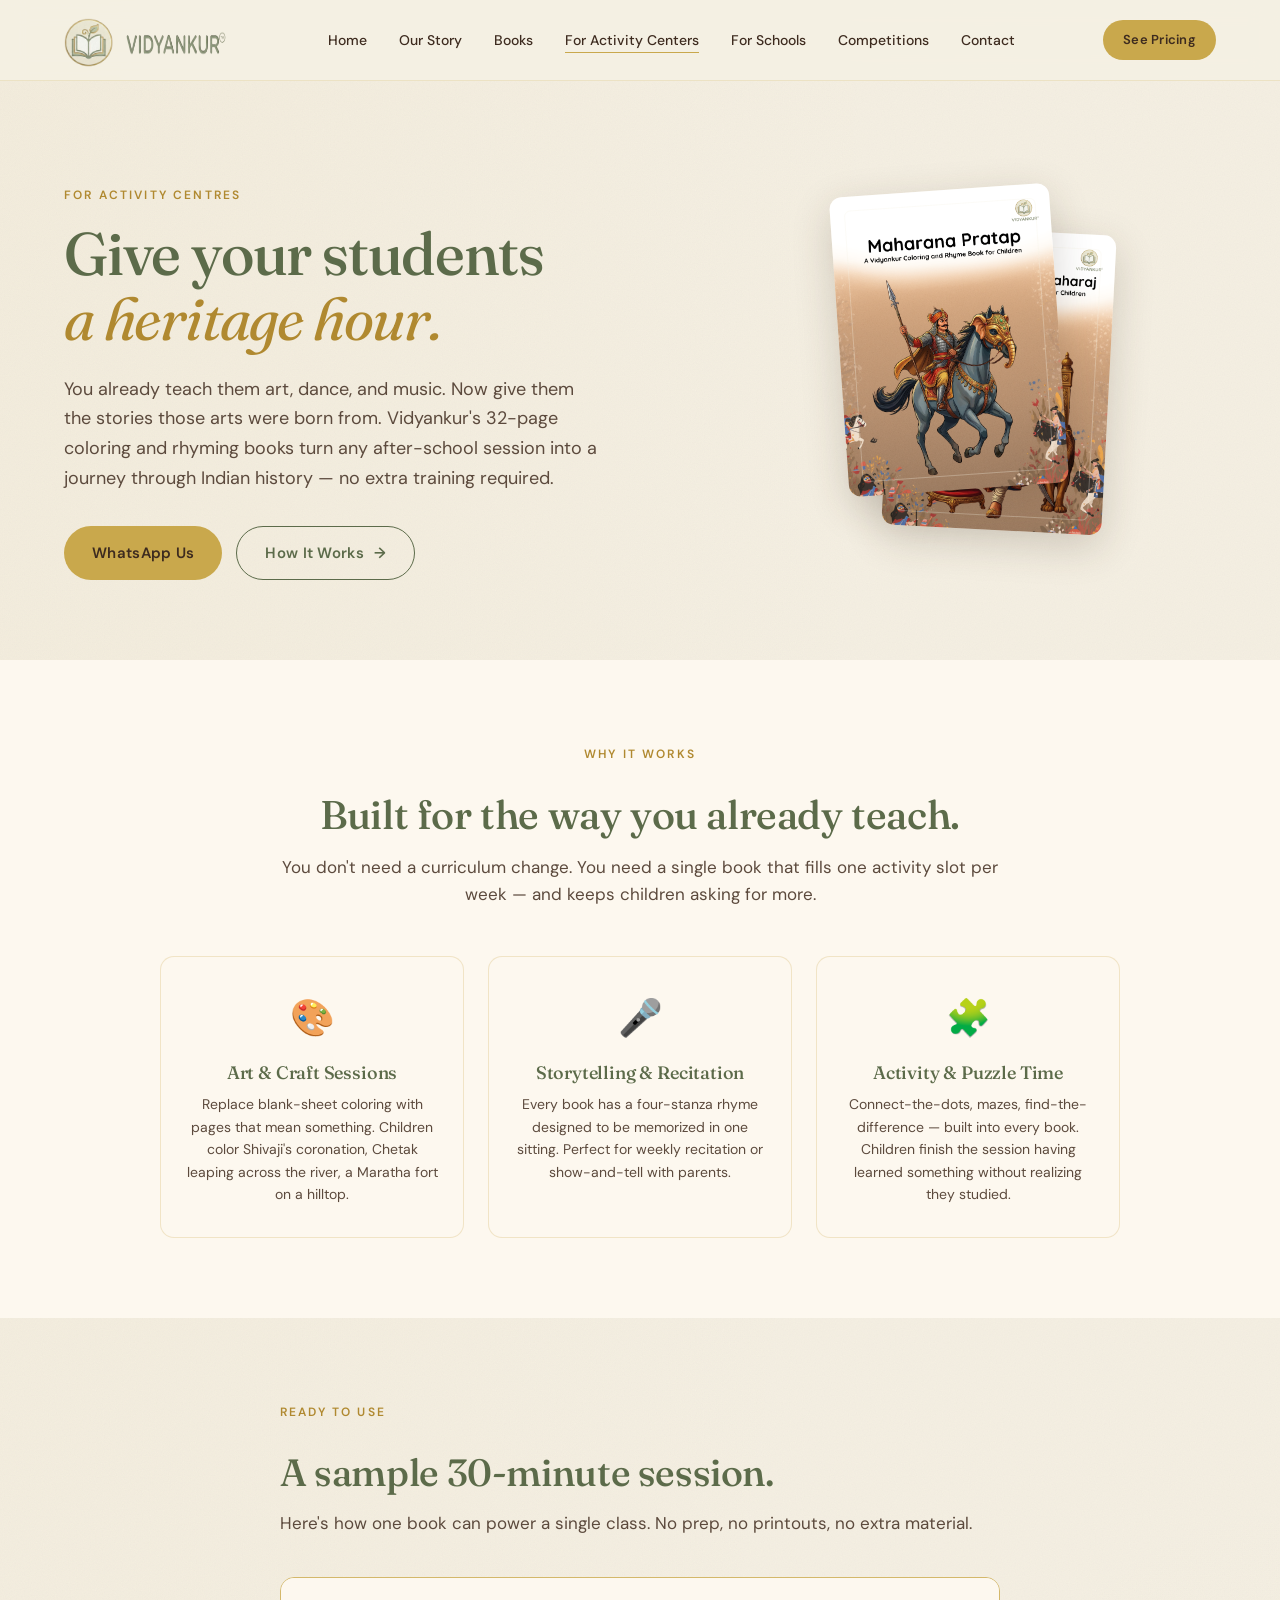
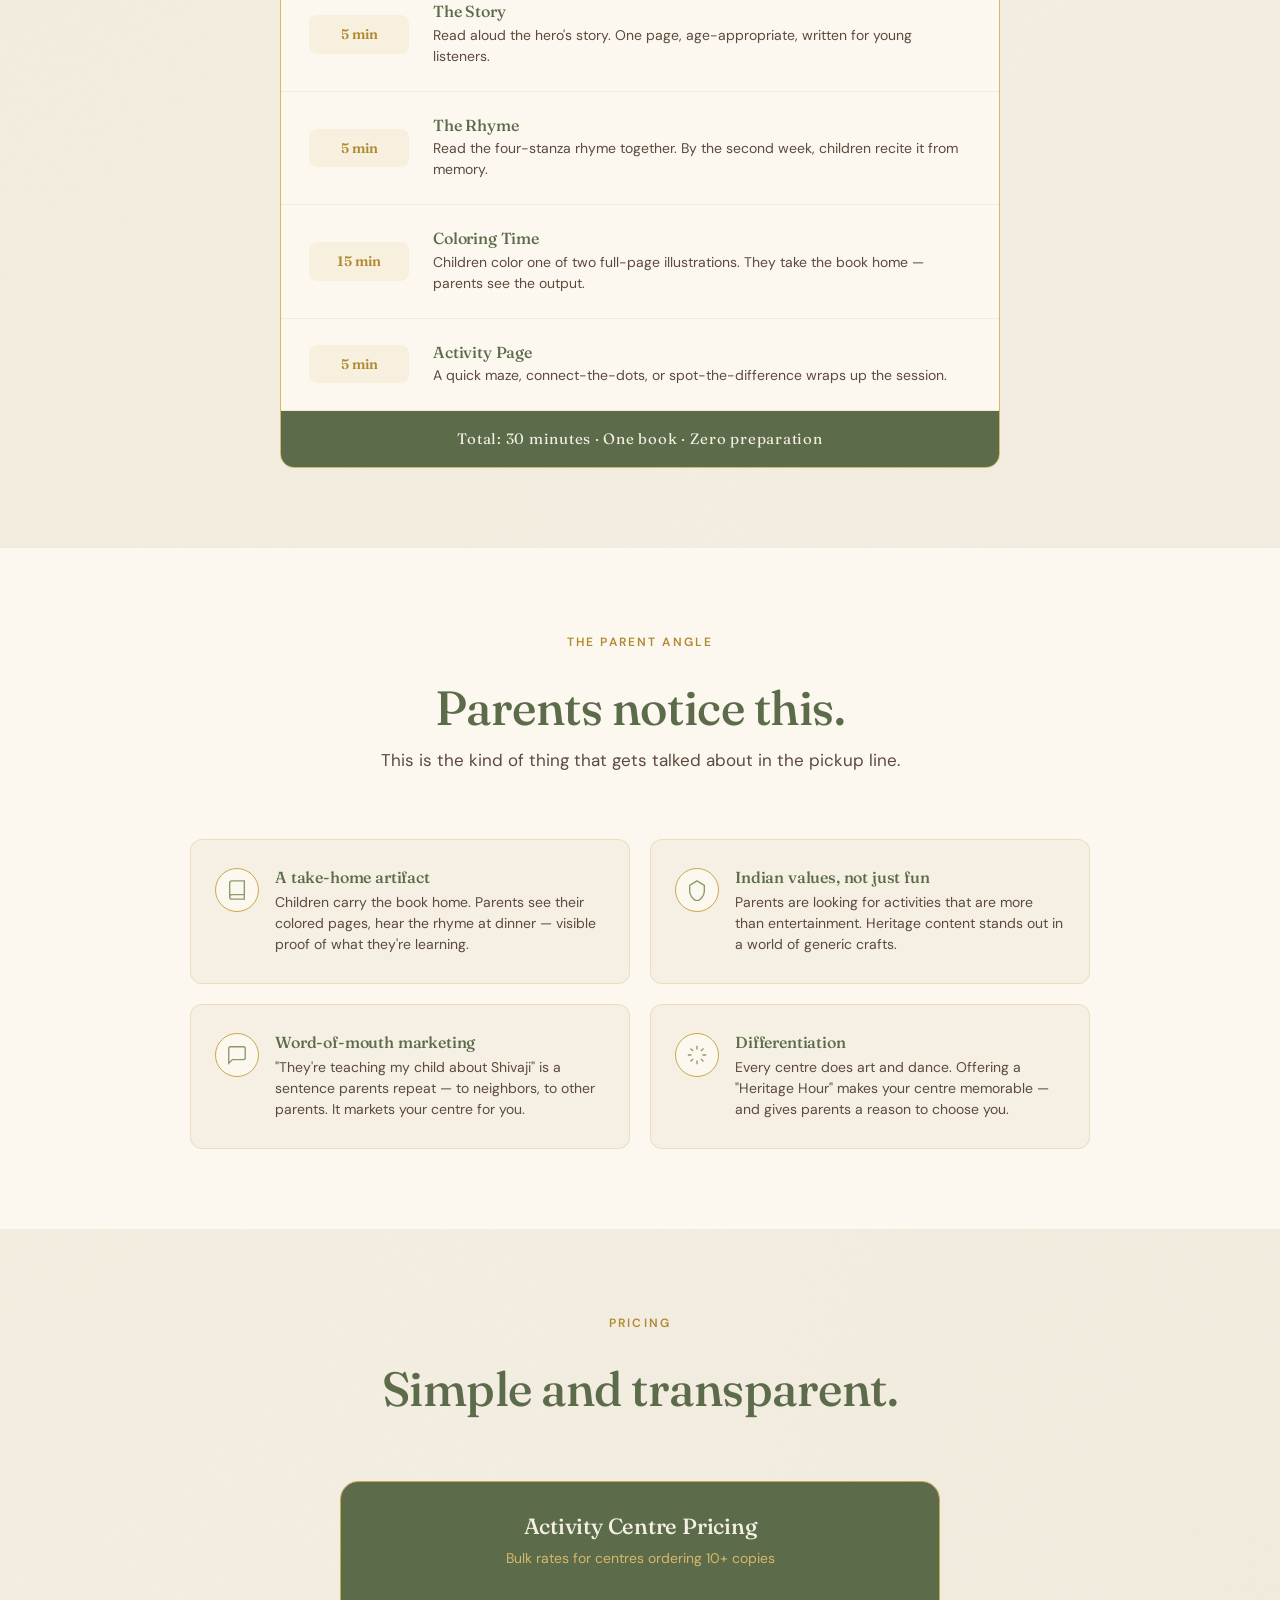
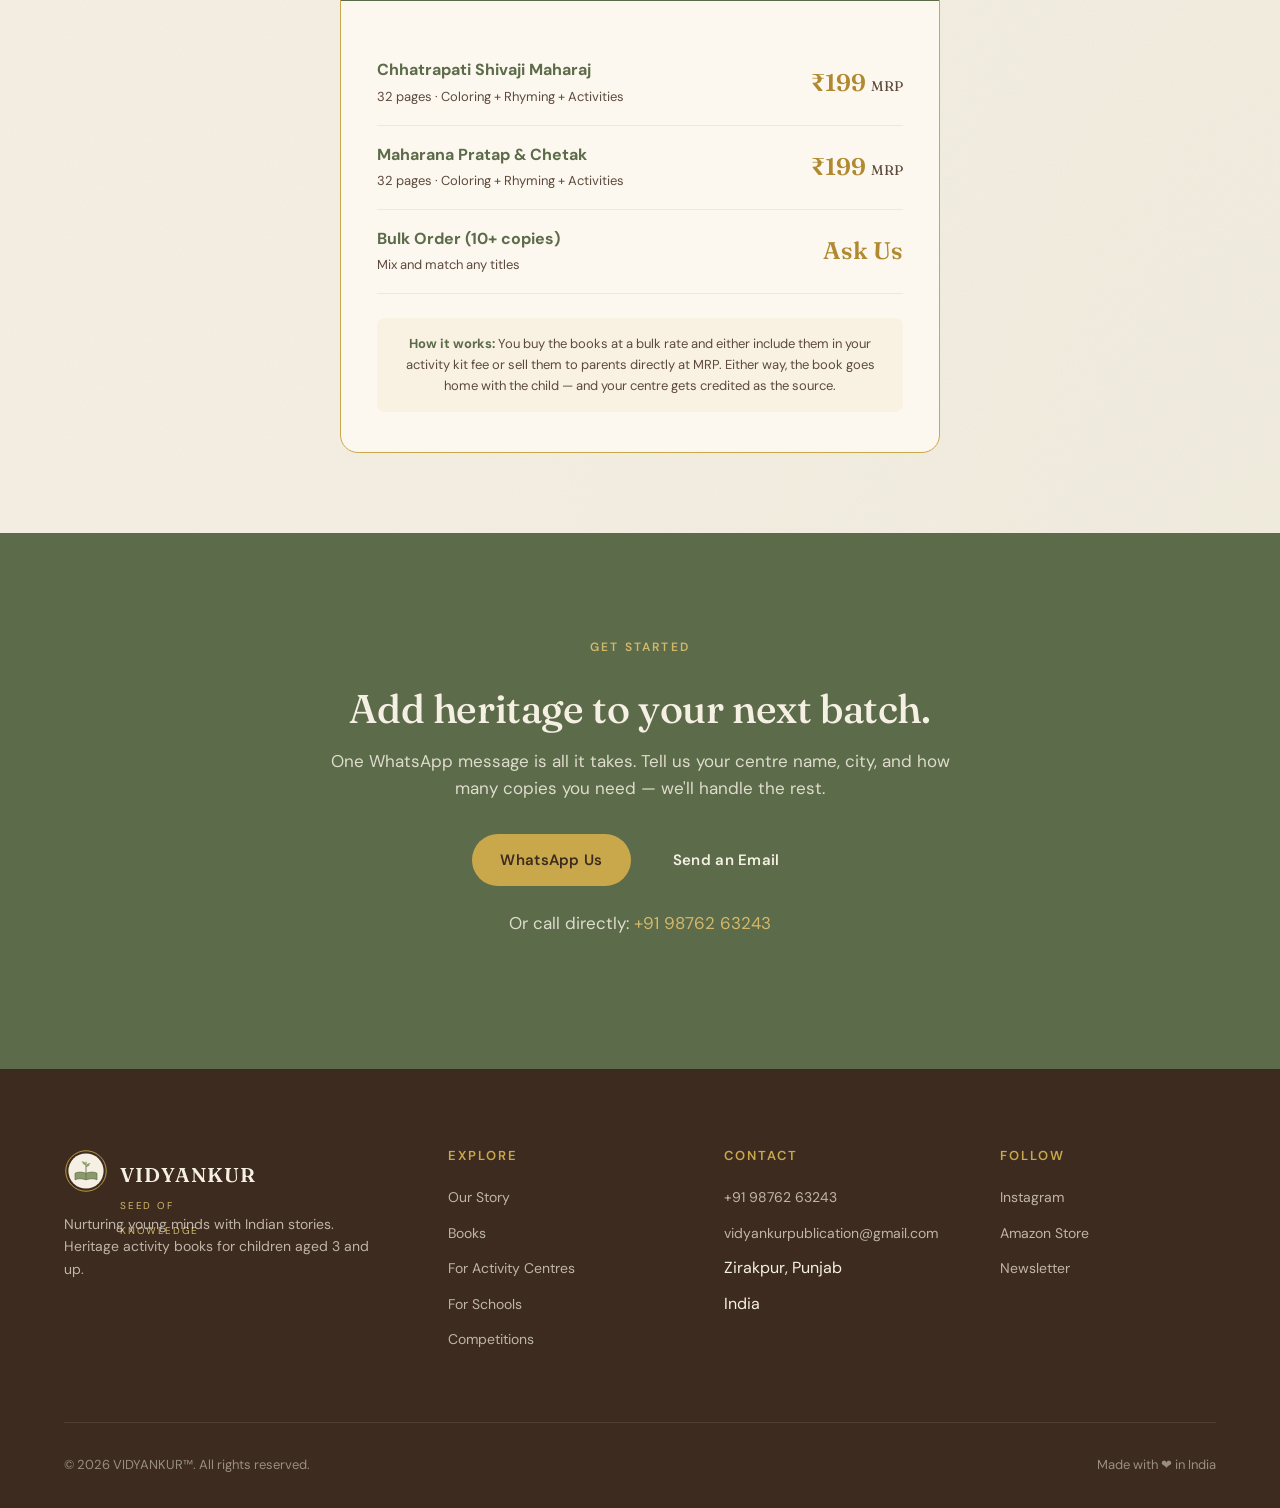
==== commit bf0b9850: "-Updated the COntact form -Finalised and ready to launch" ====
--- a/activity-centers.html
+++ b/activity-centers.html
@@ -3,14 +3,406 @@
 <head>
   <meta charset="UTF-8">
   <meta name="viewport" content="width=device-width, initial-scale=1.0">
-  <title>For Schools — Vidyankur Heritage Program</title>
-  <meta name="description" content="The first Indian heritage activity workbook for primary schools. NEP 2020 aligned. Ready to adopt. Zero effort for teachers.">
+  <title>For Activity Centres — Vidyankur</title>
+  <meta name="description" content="Add Indian heritage to your activity sessions. Vidyankur's coloring and rhyming books are designed for after-school programs, tuition centres, and hobby classes.">
   <link rel="stylesheet" href="css/style.css">
   <link rel="stylesheet" href="css/pages.css">
-  <link rel="icon" type="image/png" href="assets/icon.png">
+  <link rel="icon" type="image/svg+xml" href="assets/logo.svg">
+  <style>
+    /* ===== Activity Centres — page-specific ===== */
+
+    /* Hero */
+    .ac-hero {
+      padding: 100px 0 80px;
+      position: relative;
+    }
+    .ac-hero-grid {
+      display: grid;
+      grid-template-columns: 1.3fr 1fr;
+      gap: 60px;
+      align-items: center;
+    }
+    .ac-hero-content .eyebrow { margin-bottom: 16px; }
+    .ac-hero h1 {
+      font-size: clamp(36px, 5vw, 60px);
+      font-weight: 500;
+      line-height: 1.08;
+      color: var(--olive);
+      margin-bottom: 24px;
+      letter-spacing: -0.02em;
+    }
+    .ac-hero h1 em {
+      font-style: italic;
+      color: var(--gold-dark);
+      font-weight: 400;
+    }
+    .ac-hero-sub {
+      font-size: 18px;
+      color: var(--ink-soft);
+      margin-bottom: 32px;
+      max-width: 540px;
+      line-height: 1.65;
+    }
+    .ac-hero-ctas {
+      display: flex;
+      gap: 14px;
+      flex-wrap: wrap;
+    }
+
+    /* Visual: stacked books mockup */
+    .ac-visual {
+      display: flex;
+      align-items: center;
+      justify-content: center;
+    }
+    .ac-books-stack {
+      position: relative;
+      width: 280px;
+      height: 380px;
+    }
+    .ac-book-card {
+      position: absolute;
+      width: 220px;
+      border-radius: 12px;
+      padding: 32px 24px;
+      display: flex;
+      flex-direction: column;
+      justify-content: space-between;
+      color: var(--cream);
+      box-shadow: 0 12px 40px rgba(61, 43, 31, 0.2);
+      transition: transform 0.4s var(--ease);
+    }
+    .ac-book-card:hover { transform: translateY(-6px) rotate(0deg) !important; }
+    .ac-book-1 {
+      top: 0; left: 0;
+      height: 300px;
+      background: linear-gradient(135deg, #5C6B4A, #3D4730);
+      transform: rotate(-4deg);
+      z-index: 2;
+    }
+    .ac-book-2 {
+      top: 40px; left: 50px;
+      height: 300px;
+      background: linear-gradient(135deg, #8B3A2C, #5C2419);
+      transform: rotate(3deg);
+      z-index: 1;
+    }
+    .ac-book-card::before {
+      content: "";
+      position: absolute;
+      inset: 14px;
+      border: 1px solid rgba(245, 240, 227, 0.3);
+      border-radius: 6px;
+      pointer-events: none;
+    }
+    .ac-book-vol {
+      font-size: 10px;
+      letter-spacing: 0.2em;
+      text-transform: uppercase;
+      color: var(--gold-soft);
+    }
+    .ac-book-name {
+      font-family: var(--font-display);
+      font-size: 18px;
+      font-weight: 500;
+      line-height: 1.2;
+    }
+    .ac-book-price {
+      font-family: var(--font-display);
+      font-size: 22px;
+      color: var(--gold);
+      font-weight: 600;
+    }
+
+    /* How it fits */
+    .fit-section { padding: 80px 0; }
+    .fit-intro {
+      max-width: 720px;
+      margin: 0 auto;
+      text-align: center;
+    }
+    .fit-intro h2 {
+      font-size: clamp(28px, 4vw, 40px);
+      margin: 12px 0 16px;
+    }
+    .fit-intro > p {
+      font-size: 17px;
+      color: var(--ink-soft);
+      margin-bottom: 48px;
+    }
+    .fit-grid {
+      display: grid;
+      grid-template-columns: repeat(3, 1fr);
+      gap: 24px;
+      max-width: 960px;
+      margin: 0 auto;
+    }
+    .fit-card {
+      background: var(--ivory);
+      border: 1px solid rgba(201, 168, 76, 0.25);
+      border-radius: 14px;
+      padding: 32px 24px;
+      text-align: center;
+      transition: all 0.3s var(--ease);
+    }
+    .fit-card:hover {
+      border-color: var(--gold);
+      transform: translateY(-3px);
+    }
+    .fit-emoji {
+      font-size: 36px;
+      margin-bottom: 16px;
+      display: block;
+    }
+    .fit-card h3 {
+      font-size: 18px;
+      margin-bottom: 10px;
+      color: var(--olive);
+    }
+    .fit-card p {
+      font-size: 14px;
+      line-height: 1.6;
+      color: var(--ink-soft);
+      margin: 0;
+    }
+
+    /* Session plan */
+    .session-section { padding: 80px 0; }
+    .session-block {
+      max-width: 720px;
+      margin: 0 auto;
+    }
+    .session-block h2 {
+      font-size: clamp(28px, 3.5vw, 38px);
+      margin: 12px 0 16px;
+    }
+    .session-block > p {
+      font-size: 17px;
+      color: var(--ink-soft);
+      margin-bottom: 40px;
+    }
+    .session-plan {
+      display: flex;
+      flex-direction: column;
+      gap: 0;
+      border: 1px solid var(--gold-soft);
+      border-radius: 14px;
+      overflow: hidden;
+    }
+    .session-step {
+      display: grid;
+      grid-template-columns: 100px 1fr;
+      gap: 24px;
+      padding: 24px 28px;
+      border-bottom: 1px solid rgba(201, 168, 76, 0.15);
+      align-items: center;
+      background: var(--ivory);
+      transition: background 0.3s;
+    }
+    .session-step:hover { background: var(--cream); }
+    .session-step:last-child { border-bottom: none; }
+    .session-time {
+      font-family: var(--font-display);
+      font-size: 14px;
+      font-weight: 600;
+      color: var(--gold-dark);
+      text-align: center;
+      padding: 8px 12px;
+      background: rgba(201, 168, 76, 0.1);
+      border-radius: 8px;
+      white-space: nowrap;
+    }
+    .session-step h3 {
+      font-size: 16px;
+      margin-bottom: 4px;
+      color: var(--olive);
+    }
+    .session-step p {
+      font-size: 14px;
+      color: var(--ink-soft);
+      margin: 0;
+      line-height: 1.5;
+    }
+    .session-total {
+      text-align: center;
+      padding: 16px;
+      background: var(--olive);
+      color: var(--cream);
+      font-family: var(--font-display);
+      font-size: 15px;
+      letter-spacing: 0.05em;
+    }
+
+    /* Why it works for parents */
+    .parents-section { padding: 80px 0; }
+    .parents-grid {
+      max-width: 900px;
+      margin: 40px auto 0;
+      display: grid;
+      grid-template-columns: repeat(2, 1fr);
+      gap: 20px;
+    }
+    .parents-card {
+      background: var(--cream);
+      border: 1px solid rgba(201, 168, 76, 0.25);
+      border-radius: 12px;
+      padding: 28px 24px;
+      display: flex;
+      gap: 16px;
+      align-items: flex-start;
+      transition: all 0.3s var(--ease);
+    }
+    .parents-card:hover {
+      border-color: var(--gold);
+      transform: translateY(-2px);
+    }
+    .parents-icon {
+      width: 44px;
+      height: 44px;
+      border-radius: 50%;
+      background: var(--ivory);
+      border: 1.5px solid var(--gold);
+      display: flex;
+      align-items: center;
+      justify-content: center;
+      flex-shrink: 0;
+      color: var(--sage);
+    }
+    .parents-icon svg { width: 22px; height: 22px; }
+    .parents-card h3 {
+      font-size: 16px;
+      margin-bottom: 6px;
+      color: var(--olive);
+    }
+    .parents-card p {
+      font-size: 14px;
+      color: var(--ink-soft);
+      line-height: 1.5;
+      margin: 0;
+    }
+
+    /* Pricing */
+    .ac-pricing { padding: 80px 0; }
+    .ac-pricing-card {
+      max-width: 600px;
+      margin: 0 auto;
+      background: var(--ivory);
+      border: 1.5px solid var(--gold);
+      border-radius: 18px;
+      overflow: hidden;
+      text-align: center;
+    }
+    .ac-pricing-header {
+      background: var(--olive);
+      color: var(--cream);
+      padding: 32px 28px;
+    }
+    .ac-pricing-header h3 {
+      color: var(--cream);
+      font-size: 22px;
+      margin-bottom: 8px;
+    }
+    .ac-pricing-header p {
+      color: var(--gold-soft);
+      font-size: 14px;
+      margin: 0;
+    }
+    .ac-pricing-body {
+      padding: 40px 36px;
+    }
+    .ac-pricing-row {
+      display: flex;
+      justify-content: space-between;
+      align-items: center;
+      padding: 16px 0;
+      border-bottom: 1px solid rgba(201, 168, 76, 0.2);
+    }
+    .ac-pricing-row:last-child { border-bottom: none; }
+    .ac-pricing-item { text-align: left; }
+    .ac-pricing-item strong {
+      display: block;
+      font-size: 16px;
+      color: var(--olive);
+    }
+    .ac-pricing-item span {
+      font-size: 13px;
+      color: var(--ink-soft);
+    }
+    .ac-pricing-value {
+      font-family: var(--font-display);
+      font-size: 24px;
+      font-weight: 600;
+      color: var(--gold-dark);
+    }
+    .ac-pricing-value small {
+      font-size: 14px;
+      font-weight: 400;
+      color: var(--ink-soft);
+    }
+    .ac-pricing-note {
+      margin-top: 24px;
+      padding: 16px;
+      background: rgba(201, 168, 76, 0.08);
+      border-radius: 8px;
+      font-size: 13px;
+      color: var(--ink-soft);
+      line-height: 1.6;
+    }
+    .ac-pricing-note strong { color: var(--olive); }
+
+    /* CTA */
+    .ac-cta {
+      padding: 100px 0;
+      background: var(--olive);
+      color: var(--cream);
+    }
+    .ac-cta-inner {
+      text-align: center;
+      max-width: 640px;
+      margin: 0 auto;
+    }
+    .ac-cta .eyebrow { color: var(--gold-soft); }
+    .ac-cta h2 {
+      color: var(--cream);
+      font-size: clamp(28px, 4vw, 40px);
+      margin: 12px 0 16px;
+    }
+    .ac-cta p {
+      color: rgba(245, 240, 227, 0.85);
+      font-size: 17px;
+      margin-bottom: 32px;
+    }
+    .ac-cta-actions {
+      display: flex;
+      gap: 14px;
+      justify-content: center;
+      flex-wrap: wrap;
+      margin-bottom: 24px;
+    }
+    .ac-cta-note {
+      font-size: 14px;
+      color: rgba(245, 240, 227, 0.6);
+    }
+    .ac-cta-note a { color: var(--gold-soft); }
+
+    /* Responsive */
+    @media (max-width: 960px) {
+      .ac-hero-grid { grid-template-columns: 1fr; gap: 40px; }
+      .ac-books-stack { margin: 0 auto; }
+      .fit-grid { grid-template-columns: 1fr; }
+      .parents-grid { grid-template-columns: 1fr; }
+      .session-step { grid-template-columns: 80px 1fr; gap: 16px; padding: 20px 20px; }
+    }
+    @media (max-width: 560px) {
+      .ac-books-stack { width: 220px; height: 320px; }
+      .ac-book-card { width: 180px; height: 250px !important; padding: 24px 18px; }
+      .ac-book-2 { left: 30px; }
+    }
+  </style>
 </head>
 <body>
 
+  <!-- ========== NAVBAR ========== -->
   <nav class="nav">
     <div class="nav-inner">
       <span class="nav-logo-mark">
@@ -20,58 +412,44 @@
         </span>
         <span class="nav-logo-mark">            
         </span>
-      </a>
+        </a>
       <ul class="nav-links" id="navLinks">
         <li><a href="index.html">Home</a></li>
         <li><a href="our-story.html">Our Story</a></li>
         <li><a href="books.html">Books</a></li>
-        <li><a href="activity-centers.html">For Activity Centers</a></li>
-        <li><a href="schools.html" class="active">For Schools</a></li>
+        <li><a href="activity-centers.html" class="active">For Activity Centers</a></li>
+        <li><a href="schools.html">For Schools</a></li>
         <li><a href="competitions.html">Competitions</a></li>
         <li><a href="contact.html">Contact</a></li>
       </ul>
-      <div class="nav-cta"><a href="#sample" class="btn btn-primary">Request Sample</a></div>
+      <div class="nav-cta"><a href="#pricing" class="btn btn-primary">See Pricing</a></div>
       <button class="nav-toggle" id="navToggle" aria-label="Open menu"><span></span><span></span><span></span></button>
     </div>
   </nav>
 
   <!-- ========== HERO ========== -->
-  <section class="schools-hero">
+  <section class="ac-hero">
     <div class="container">
-      <div class="schools-hero-grid">
-        <div class="schools-hero-content">
-          <div class="schools-badges">
-            <span class="badge-pill">NEP 2020 Aligned</span>
-            <span class="badge-pill">Classes 1–3</span>
-            <span class="badge-pill">Annual Workbook</span>
-          </div>
-          <h1 class="schools-hero-headline">
-            India's first heritage<br>activity program<br>for primary schools.
+      <div class="ac-hero-grid">
+        <div class="ac-hero-content">
+          <span class="eyebrow">For Activity Centres</span>
+          <h1>
+            Give your students<br>
+            <em>a heritage hour.</em>
           </h1>
-          <p class="schools-hero-sub">
-            Twelve heroes. One academic year. Zero extra effort for teachers. Vidyankur fits into your annual book list and brings Indian Knowledge Systems to life — the way the National Education Policy intended.
+          <p class="ac-hero-sub">
+            You already teach them art, dance, and music. Now give them the stories those arts were born from. Vidyankur's 32-page coloring and rhyming books turn any after-school session into a journey through Indian history — no extra training required.
           </p>
-          <div class="schools-hero-ctas">
-            <a href="#sample" class="btn btn-primary">Request a Free Sample</a>
-            <a href="https://wa.me/919876263243" class="btn btn-ghost btn-arrow">WhatsApp Us</a>
-          </div>
-        </div>
-        <div class="schools-hero-visual">
-          <div class="cert-large">
-            <div class="cert-inner">
-              <span class="cert-eyebrow">Heritage School Partner</span>
-              <svg width="60" height="60" viewBox="0 0 100 100" style="margin:16px 0;">
-                <circle cx="50" cy="50" r="46" fill="none" stroke="#C9A84C" stroke-width="2"/>
-                <path d="M 25 55 Q 35 50, 50 55 Q 65 50, 75 55 L 75 70 Q 65 65, 50 70 Q 35 65, 25 70 Z" fill="#8B9A6B" stroke="#5C6B4A" stroke-width="1.5" stroke-linejoin="round"/>
-                <path d="M 50 55 Q 50 42, 50 30" stroke="#5C6B4A" stroke-width="2" fill="none" stroke-linecap="round"/>
-                <path d="M 50 38 Q 42 35, 40 28 Q 47 28, 50 35" fill="#8B9A6B"/>
-                <path d="M 50 42 Q 58 39, 60 32 Q 53 32, 50 39" fill="#8B9A6B"/>
-              </svg>
-              <span class="cert-title-big">VIDYANKUR</span>
-              <span class="cert-subtitle">Certified Heritage School</span>
-              <div class="cert-ribbon">
-                <span>2026 — 2027</span>
-              </div>
+          <div class="ac-hero-ctas">
+            <a href="https://wa.me/919876263243?text=Hi%2C%20I%20run%20an%20activity%20centre%20and%20I%E2%80%99m%20interested%20in%20Vidyankur%20books." class="btn btn-primary">WhatsApp Us</a>
+            <a href="#how" class="btn btn-ghost btn-arrow">How It Works</a>
+          </div>
+        </div>
+        <div class="ac-visual">
+          <div class="ac-books-stack">
+            <div class="ac-book-card ac-book-1" style="background-image: url(assets/maharana-title.png);background-size: cover;background-position: top center;">
+            </div>
+            <div class="ac-book-card ac-book-2" style="background-image: url(assets/shivaji-title.png);background-size: cover;background-position: top center;">
             </div>
           </div>
         </div>
@@ -79,283 +457,187 @@
     </div>
   </section>
 
-  <!-- ========== THE PROBLEM ========== -->
-  <section class="section-ivory">
-    <div class="container-narrow">
-      <div class="problem-block reveal">
-        <span class="eyebrow">The Problem</span>
-        <h2>Classes 1–3 have no dedicated heritage content.</h2>
-        <div class="problem-points">
-          <div class="problem-point">
-            <span class="problem-num">EVS</span>
-            <p>covers nature, weather, and the environment.</p>
-          </div>
-          <div class="problem-point">
-            <span class="problem-num">Moral Science</span>
-            <p>covers values — honesty, sharing, kindness.</p>
-          </div>
-          <div class="problem-point">
-            <span class="problem-num">English / Hindi</span>
-            <p>cover language and reading.</p>
-          </div>
-          <div class="problem-point problem-point-gap">
-            <span class="problem-num problem-num-gap">?</span>
-            <p>No subject teaches young children about <strong>Shivaji, Rani Lakshmibai, or Maharana Pratap</strong>.</p>
-          </div>
-        </div>
-        <p class="problem-conclusion">
-          NEP 2020 mandates the integration of Indian Knowledge Systems from the foundational stage. Schools need content. <strong>Vidyankur is the content.</strong>
-        </p>
+  <!-- ========== HOW IT FITS ========== -->
+  <section class="section-ivory fit-section" id="how">
+    <div class="container">
+      <div class="fit-intro reveal">
+        <span class="eyebrow">Why It Works</span>
+        <h2>Built for the way you already teach.</h2>
+        <p>You don't need a curriculum change. You need a single book that fills one activity slot per week — and keeps children asking for more.</p>
+      </div>
+
+      <div class="fit-grid reveal">
+        <div class="fit-card">
+          <span class="fit-emoji">🎨</span>
+          <h3>Art &amp; Craft Sessions</h3>
+          <p>Replace blank-sheet coloring with pages that mean something. Children color Shivaji's coronation, Chetak leaping across the river, a Maratha fort on a hilltop.</p>
+        </div>
+        <div class="fit-card">
+          <span class="fit-emoji">🎤</span>
+          <h3>Storytelling &amp; Recitation</h3>
+          <p>Every book has a four-stanza rhyme designed to be memorized in one sitting. Perfect for weekly recitation or show-and-tell with parents.</p>
+        </div>
+        <div class="fit-card">
+          <span class="fit-emoji">🧩</span>
+          <h3>Activity &amp; Puzzle Time</h3>
+          <p>Connect-the-dots, mazes, find-the-difference — built into every book. Children finish the session having learned something without realizing they studied.</p>
+        </div>
       </div>
     </div>
   </section>
 
-  <!-- ========== THE SOLUTION ========== -->
-  <section class="solution-section">
+  <!-- ========== SAMPLE SESSION PLAN ========== -->
+  <section class="session-section">
+    <div class="container">
+      <div class="session-block reveal">
+        <span class="eyebrow">Ready to Use</span>
+        <h2>A sample 30-minute session.</h2>
+        <p>Here's how one book can power a single class. No prep, no printouts, no extra material.</p>
+
+        <div class="session-plan">
+          <div class="session-step">
+            <span class="session-time">5 min</span>
+            <div>
+              <h3>The Story</h3>
+              <p>Read aloud the hero's story. One page, age-appropriate, written for young listeners.</p>
+            </div>
+          </div>
+          <div class="session-step">
+            <span class="session-time">5 min</span>
+            <div>
+              <h3>The Rhyme</h3>
+              <p>Read the four-stanza rhyme together. By the second week, children recite it from memory.</p>
+            </div>
+          </div>
+          <div class="session-step">
+            <span class="session-time">15 min</span>
+            <div>
+              <h3>Coloring Time</h3>
+              <p>Children color one of two full-page illustrations. They take the book home — parents see the output.</p>
+            </div>
+          </div>
+          <div class="session-step">
+            <span class="session-time">5 min</span>
+            <div>
+              <h3>Activity Page</h3>
+              <p>A quick maze, connect-the-dots, or spot-the-difference wraps up the session.</p>
+            </div>
+          </div>
+          <div class="session-total">
+            Total: 30 minutes · One book · Zero preparation
+          </div>
+        </div>
+      </div>
+    </div>
+  </section>
+
+  <!-- ========== WHY PARENTS LOVE IT ========== -->
+  <section class="section-ivory parents-section">
     <div class="container">
       <div class="section-header reveal">
-        <span class="eyebrow">The Solution</span>
-        <h2>Heroes of India — Annual Activity Workbook</h2>
-        <p>Designed for the school calendar. Sized for the school budget. Built for the school teacher.</p>
-      </div>
-
-      <div class="solution-grid reveal">
-        <div class="solution-card">
-          <div class="solution-icon"><svg viewBox="0 0 24 24" fill="none" stroke="currentColor" stroke-width="1.5"><path d="M4 19.5A2.5 2.5 0 0 1 6.5 17H20M6.5 2H20v20H6.5A2.5 2.5 0 0 1 4 19.5v-15A2.5 2.5 0 0 1 6.5 2z"/></svg></div>
-          <span class="solution-num">96</span>
-          <span class="solution-label">Pages</span>
-        </div>
-        <div class="solution-card">
-          <div class="solution-icon"><svg viewBox="0 0 24 24" fill="none" stroke="currentColor" stroke-width="1.5"><path d="M12 2L4 7v6c0 5 3.5 9.5 8 11 4.5-1.5 8-6 8-11V7l-8-5z"/></svg></div>
-          <span class="solution-num">12</span>
-          <span class="solution-label">Indian Heroes</span>
-        </div>
-        <div class="solution-card">
-          <div class="solution-icon"><svg viewBox="0 0 24 24" fill="none" stroke="currentColor" stroke-width="1.5"><rect x="3" y="4" width="18" height="18" rx="2"/><line x1="16" y1="2" x2="16" y2="6"/><line x1="8" y1="2" x2="8" y2="6"/><line x1="3" y1="10" x2="21" y2="10"/></svg></div>
-          <span class="solution-num">1</span>
-          <span class="solution-label">Hero Per Month</span>
-        </div>
-        <div class="solution-card">
-          <div class="solution-icon"><svg viewBox="0 0 24 24" fill="none" stroke="currentColor" stroke-width="1.5"><circle cx="12" cy="12" r="10"/><path d="M12 6v6l4 2"/></svg></div>
-          <span class="solution-num">All</span>
-          <span class="solution-label">National Days Mapped</span>
-        </div>
-        <div class="solution-card">
-          <div class="solution-icon"><svg viewBox="0 0 24 24" fill="none" stroke="currentColor" stroke-width="1.5"><circle cx="12" cy="8" r="4"/><path d="M4 21v-1a7 7 0 0 1 14 0v1"/></svg></div>
-          <span class="solution-num">Free</span>
-          <span class="solution-label">Teacher's Guide</span>
-        </div>
-        <div class="solution-card">
-          <div class="solution-icon"><svg viewBox="0 0 24 24" fill="none" stroke="currentColor" stroke-width="1.5"><path d="M21 15a2 2 0 0 1-2 2H7l-4 4V5a2 2 0 0 1 2-2h14a2 2 0 0 1 2 2z"/></svg></div>
-          <span class="solution-num">3-in-1</span>
-          <span class="solution-label">Rhymes + Coloring + Activities</span>
+        <span class="eyebrow">The Parent Angle</span>
+        <h2>Parents notice this.</h2>
+        <p>This is the kind of thing that gets talked about in the pickup line.</p>
+      </div>
+
+      <div class="parents-grid reveal">
+        <div class="parents-card">
+          <div class="parents-icon">
+            <svg viewBox="0 0 24 24" fill="none" stroke="currentColor" stroke-width="1.5"><path d="M4 19.5A2.5 2.5 0 0 1 6.5 17H20M6.5 2H20v20H6.5A2.5 2.5 0 0 1 4 19.5v-15A2.5 2.5 0 0 1 6.5 2z"/></svg>
+          </div>
+          <div>
+            <h3>A take-home artifact</h3>
+            <p>Children carry the book home. Parents see their colored pages, hear the rhyme at dinner — visible proof of what they're learning.</p>
+          </div>
+        </div>
+        <div class="parents-card">
+          <div class="parents-icon">
+            <svg viewBox="0 0 24 24" fill="none" stroke="currentColor" stroke-width="1.5"><path d="M12 2L4 7v6c0 5 3.5 9.5 8 11 4.5-1.5 8-6 8-11V7l-8-5z"/></svg>
+          </div>
+          <div>
+            <h3>Indian values, not just fun</h3>
+            <p>Parents are looking for activities that are more than entertainment. Heritage content stands out in a world of generic crafts.</p>
+          </div>
+        </div>
+        <div class="parents-card">
+          <div class="parents-icon">
+            <svg viewBox="0 0 24 24" fill="none" stroke="currentColor" stroke-width="1.5"><path d="M21 15a2 2 0 0 1-2 2H7l-4 4V5a2 2 0 0 1 2-2h14a2 2 0 0 1 2 2z"/></svg>
+          </div>
+          <div>
+            <h3>Word-of-mouth marketing</h3>
+            <p>"They're teaching my child about Shivaji" is a sentence parents repeat — to neighbors, to other parents. It markets your centre for you.</p>
+          </div>
+        </div>
+        <div class="parents-card">
+          <div class="parents-icon">
+            <svg viewBox="0 0 24 24" fill="none" stroke="currentColor" stroke-width="1.5"><path d="M12 2v4m0 12v4M4.93 4.93l2.83 2.83m8.48 8.48l2.83 2.83M2 12h4m12 0h4M4.93 19.07l2.83-2.83m8.48-8.48l2.83-2.83"/></svg>
+          </div>
+          <div>
+            <h3>Differentiation</h3>
+            <p>Every centre does art and dance. Offering a "Heritage Hour" makes your centre memorable — and gives parents a reason to choose you.</p>
+          </div>
         </div>
       </div>
     </div>
   </section>
 
-  <!-- ========== HOW IT WORKS ========== -->
-  <section class="section-ivory">
-    <div class="container">
-      <div class="section-header reveal">
-        <span class="eyebrow">How It Works</span>
-        <h2>Four steps. That's the whole program.</h2>
-      </div>
-
-      <div class="steps-grid reveal">
-        <div class="step-card">
-          <span class="step-num">01</span>
-          <h3>Add to your book list</h3>
-          <p>Include Vidyankur as a recommended workbook in your annual book list — alongside English, Math, and EVS.</p>
-        </div>
-        <div class="step-card">
-          <span class="step-num">02</span>
-          <h3>We supply at school price</h3>
-          <p>₹120–150 per copy (vs. ₹199 MRP). Free teacher's guide. Free sample for evaluation.</p>
-        </div>
-        <div class="step-card">
-          <span class="step-num">03</span>
-          <h3>Teacher follows the monthly plan</h3>
-          <p>One hero per month, mapped to national celebrations. No lesson planning required — it's all built in.</p>
-        </div>
-        <div class="step-card">
-          <span class="step-num">04</span>
-          <h3>Children fall in love with history</h3>
-          <p>They color, they recite, they remember. And you've added something meaningful to your curriculum.</p>
-        </div>
-      </div>
-    </div>
-  </section>
-
-  <!-- ========== WHAT'S INSIDE ========== -->
-  <section>
-    <div class="container">
-      <div class="section-header reveal">
-        <span class="eyebrow">Inside the Workbook</span>
-        <h2>What every child gets.</h2>
-        <p>Each of the 12 monthly sections follows the same dependable structure — so teachers know what to expect.</p>
-      </div>
-
-      <div class="inside-grid reveal">
-        <div class="inside-card">
-          <div class="inside-tag">Page 1</div>
-          <h3>The Story</h3>
-          <p>A short, age-appropriate retelling of the hero's life and achievement.</p>
-        </div>
-        <div class="inside-card">
-          <div class="inside-tag">Page 2</div>
-          <h3>The Rhyme</h3>
-          <p>A four-stanza rhyme designed to be memorized and recited.</p>
-        </div>
-        <div class="inside-card">
-          <div class="inside-tag">Pages 3–4</div>
-          <h3>Coloring Spreads</h3>
-          <p>Two full-page illustrations — the hero, and a key scene from their life.</p>
-        </div>
-        <div class="inside-card">
-          <div class="inside-tag">Page 5</div>
-          <h3>The Activity</h3>
-          <p>Connect-the-dots, mazes, find-the-difference — playful, on-theme.</p>
-        </div>
-        <div class="inside-card">
-          <div class="inside-tag">Page 6</div>
-          <h3>I Learned</h3>
-          <p>A fill-in-the-blank reflection page. Children write what they remember.</p>
-        </div>
-        <div class="inside-card">
-          <div class="inside-tag">Page 7</div>
-          <h3>The Certificate</h3>
-          <p>A tear-out completion certificate for every hero. Children love these.</p>
-        </div>
-      </div>
-    </div>
-  </section>
-
-  <!-- ========== PARTNER BADGE ========== -->
-  <section class="schools-teaser">
-    <div class="container">
-      <div class="schools-grid">
-        <div class="reveal">
-          <span class="eyebrow">Partner Benefits</span>
-          <h2>Become a Vidyankur<br>Heritage School Partner.</h2>
-          <p>Adoption isn't a transaction. It's a partnership. Partner schools get more than just books.</p>
-          <ul class="school-bullets">
-            <li>Listed on our website's Partner Schools page</li>
-            <li>Priority registration for Young Historians Competition</li>
-            <li>Heritage Day program support — themes, activities, scripts</li>
-            <li>Exclusive teacher resources and printables</li>
-            <li>First access to new titles before public release</li>
-            <li>Annual partner certificate, valid for the academic year</li>
-          </ul>
-          <a href="#sample" class="btn btn-primary btn-arrow">Become a Partner</a>
-        </div>
-        <div class="schools-visual reveal">
-          <div class="schools-cert">
-            <span class="schools-cert-eyebrow">Certified</span>
-            <span class="schools-cert-title">Vidyankur<br>Heritage School</span>
-            <span class="schools-cert-sub">2026 — 2027</span>
-          </div>
-        </div>
-      </div>
-    </div>
-  </section>
-
-  <!-- ========== SCHOOLS USING US ========== -->
-  <section class="section-ivory">
-    <div class="container">
-      <div class="section-header reveal">
-        <span class="eyebrow">Our Partners</span>
-        <h2>Schools teaching heritage with us.</h2>
-        <p>Join the growing list of schools across Tricity bringing Indian heroes into their classrooms.</p>
-      </div>
-
-      <div class="partner-grid reveal">
-        <div class="partner-logo">
-          <div class="partner-logo-inner">School Name</div>
-          <span class="partner-city">Chandigarh</span>
-        </div>
-        <div class="partner-logo">
-          <div class="partner-logo-inner">School Name</div>
-          <span class="partner-city">Mohali</span>
-        </div>
-        <div class="partner-logo">
-          <div class="partner-logo-inner">School Name</div>
-          <span class="partner-city">Panchkula</span>
-        </div>
-        <div class="partner-logo">
-          <div class="partner-logo-inner">School Name</div>
-          <span class="partner-city">Zirakpur</span>
-        </div>
-        <div class="partner-logo">
-          <div class="partner-logo-inner">School Name</div>
-          <span class="partner-city">Chandigarh</span>
-        </div>
-        <div class="partner-logo partner-logo-cta">
-          <a href="partner-schools.html">View all<br>partner schools →</a>
-        </div>
-      </div>
-    </div>
-  </section>
-
   <!-- ========== PRICING ========== -->
-  <section>
+  <section class="ac-pricing" id="pricing">
     <div class="container">
       <div class="section-header reveal">
         <span class="eyebrow">Pricing</span>
-        <h2>Simple. Transparent. Made for schools.</h2>
-      </div>
-
-      <div class="pricing-table reveal">
-        <div class="pricing-row pricing-row-header">
-          <div>Product</div>
-          <div>MRP</div>
-          <div>School Price</div>
-          <div>Min. Order</div>
-        </div>
-        <div class="pricing-row">
-          <div><strong>Individual Books</strong><br><span class="pricing-sub">Shivaji / Prithviraj / Maharana Pratap</span></div>
-          <div>₹199</div>
-          <div class="pricing-highlight">₹120 – 150</div>
-          <div>30 copies</div>
-        </div>
-        <div class="pricing-row">
-          <div><strong>3-in-1 Bundle</strong><br><span class="pricing-sub">The Mighty Kings of India</span></div>
-          <div>₹399</div>
-          <div class="pricing-highlight">₹250 – 300</div>
-          <div>30 copies</div>
-        </div>
-        <div class="pricing-row">
-          <div><strong>Annual Workbook</strong><br><span class="pricing-sub">Heroes of India · Classes 1–3</span></div>
-          <div>₹250</div>
-          <div class="pricing-highlight">₹150 – 200</div>
-          <div>30 copies</div>
-        </div>
-        <div class="pricing-includes">
-          <strong>Included with every order:</strong>
-          <ul>
-            <li>Free teacher's guide (digital + printed)</li>
-            <li>Free sample copy for evaluation</li>
-            <li>Free Heritage Day activity kit (for partner schools)</li>
-            <li>Bulk pricing on orders above 100 copies</li>
-          </ul>
+        <h2>Simple and transparent.</h2>
+      </div>
+
+      <div class="ac-pricing-card reveal">
+        <div class="ac-pricing-header">
+          <h3>Activity Centre Pricing</h3>
+          <p>Bulk rates for centres ordering 10+ copies</p>
+        </div>
+        <div class="ac-pricing-body">
+          <div class="ac-pricing-row">
+            <div class="ac-pricing-item">
+              <strong>Chhatrapati Shivaji Maharaj</strong>
+              <span>32 pages · Coloring + Rhyming + Activities</span>
+            </div>
+            <div class="ac-pricing-value">₹199 <small>MRP</small></div>
+          </div>
+          <div class="ac-pricing-row">
+            <div class="ac-pricing-item">
+              <strong>Maharana Pratap &amp; Chetak</strong>
+              <span>32 pages · Coloring + Rhyming + Activities</span>
+            </div>
+            <div class="ac-pricing-value">₹199 <small>MRP</small></div>
+          </div>
+          <div class="ac-pricing-row">
+            <div class="ac-pricing-item">
+              <strong>Bulk Order (10+ copies)</strong>
+              <span>Mix and match any titles</span>
+            </div>
+            <div class="ac-pricing-value">Ask Us</div>
+          </div>
+
+          <div class="ac-pricing-note">
+            <strong>How it works:</strong> You buy the books at a bulk rate and either include them in your activity kit fee or sell them to parents directly at MRP. Either way, the book goes home with the child — and your centre gets credited as the source.
+          </div>
         </div>
       </div>
     </div>
   </section>
 
-  <!-- ========== FINAL CTA ========== -->
-  <section class="schools-cta" id="sample">
+  <!-- ========== CTA ========== -->
+  <section class="ac-cta">
     <div class="container">
-      <div class="schools-cta-inner reveal">
-        <span class="eyebrow">Next Step</span>
-        <h2>Request a free sample copy.</h2>
-        <p>We'll send a sample workbook to your school, along with the teacher's guide and a one-page summary you can share with your management committee.</p>
-        <div class="schools-cta-actions">
-          <a href="contact.html" class="btn btn-primary">Request Free Sample</a>
-          <a href="https://wa.me/919876263243" class="btn btn-secondary">WhatsApp +91 98762 63243</a>
-        </div>
-        <p class="schools-cta-note">
-          Or email us directly at <a href="mailto:vidyankurpublication@gmail.com">vidyankurpublication@gmail.com</a>
+      <div class="ac-cta-inner reveal">
+        <span class="eyebrow">Get Started</span>
+        <h2>Add heritage to your next batch.</h2>
+        <p>One WhatsApp message is all it takes. Tell us your centre name, city, and how many copies you need — we'll handle the rest.</p>
+        <div class="ac-cta-actions">
+          <a href="https://wa.me/919876263243?text=Hi%2C%20I%20run%20an%20activity%20centre%20and%20I%E2%80%99m%20interested%20in%20ordering%20Vidyankur%20books." class="btn btn-primary">WhatsApp Us</a>
+          <a href="contact.html" class="btn btn-secondary">Send an Email</a>
+        </div>
+        <p class="ac-cta-note">
+          Or call directly: <a href="tel:+919876263243">+91 98762 63243</a>
         </p>
       </div>
     </div>
@@ -367,11 +649,19 @@
       <div class="footer-grid">
         <div class="footer-brand">
           <div class="nav-logo">
-            <span class="nav-logo-mark">
-          <a href="index.html" class="nav-logo">
-            <img src="assets/icon.png" alt="Vidyankur Icon" class="nav-logo-icon">
-            <img src="assets/text.png" alt="Vidyankur Text" class="nav-logo-text">
-        </span>
+            <svg class="nav-logo-mark" viewBox="0 0 100 100" xmlns="http://www.w3.org/2000/svg">
+              <circle cx="50" cy="50" r="46" fill="none" stroke="#C9A84C" stroke-width="2"/>
+              <circle cx="50" cy="50" r="40" fill="#F5F0E3"/>
+              <path d="M 25 55 Q 35 50, 50 55 Q 65 50, 75 55 L 75 70 Q 65 65, 50 70 Q 35 65, 25 70 Z" fill="#8B9A6B" stroke="#5C6B4A" stroke-width="1.5" stroke-linejoin="round"/>
+              <line x1="50" y1="55" x2="50" y2="70" stroke="#5C6B4A" stroke-width="1.5"/>
+              <path d="M 50 55 Q 50 42, 50 30" stroke="#5C6B4A" stroke-width="2" fill="none" stroke-linecap="round"/>
+              <path d="M 50 38 Q 42 35, 40 28 Q 47 28, 50 35" fill="#8B9A6B"/>
+              <path d="M 50 42 Q 58 39, 60 32 Q 53 32, 50 39" fill="#8B9A6B"/>
+            </svg>
+            <span class="nav-logo-text">
+              <span class="nav-logo-name">VIDYANKUR</span>
+              <span class="nav-logo-tag">Seed of Knowledge</span>
+            </span>
           </div>
           <p>Nurturing young minds with Indian stories. Heritage activity books for children aged 3 and up.</p>
         </div>
@@ -380,6 +670,7 @@
           <ul>
             <li><a href="our-story.html">Our Story</a></li>
             <li><a href="books.html">Books</a></li>
+             <li><a href="activity-centres.html">For Activity Centres</a></li>
             <li><a href="schools.html">For Schools</a></li>
             <li><a href="competitions.html">Competitions</a></li>
           </ul>
--- a/css/style.css
+++ b/css/style.css
@@ -233,6 +233,15 @@
   align-items: center;
   gap: 12px;
 }
+
+.catalog-price {
+  font-family: var(--font-display);
+  font-size: 26px;
+  color: var(--gold-dark);
+  font-weight: 600;
+  margin-bottom: 20px;
+}
+
 .nav-logo-mark {
   width: 44px;
   height: 44px;
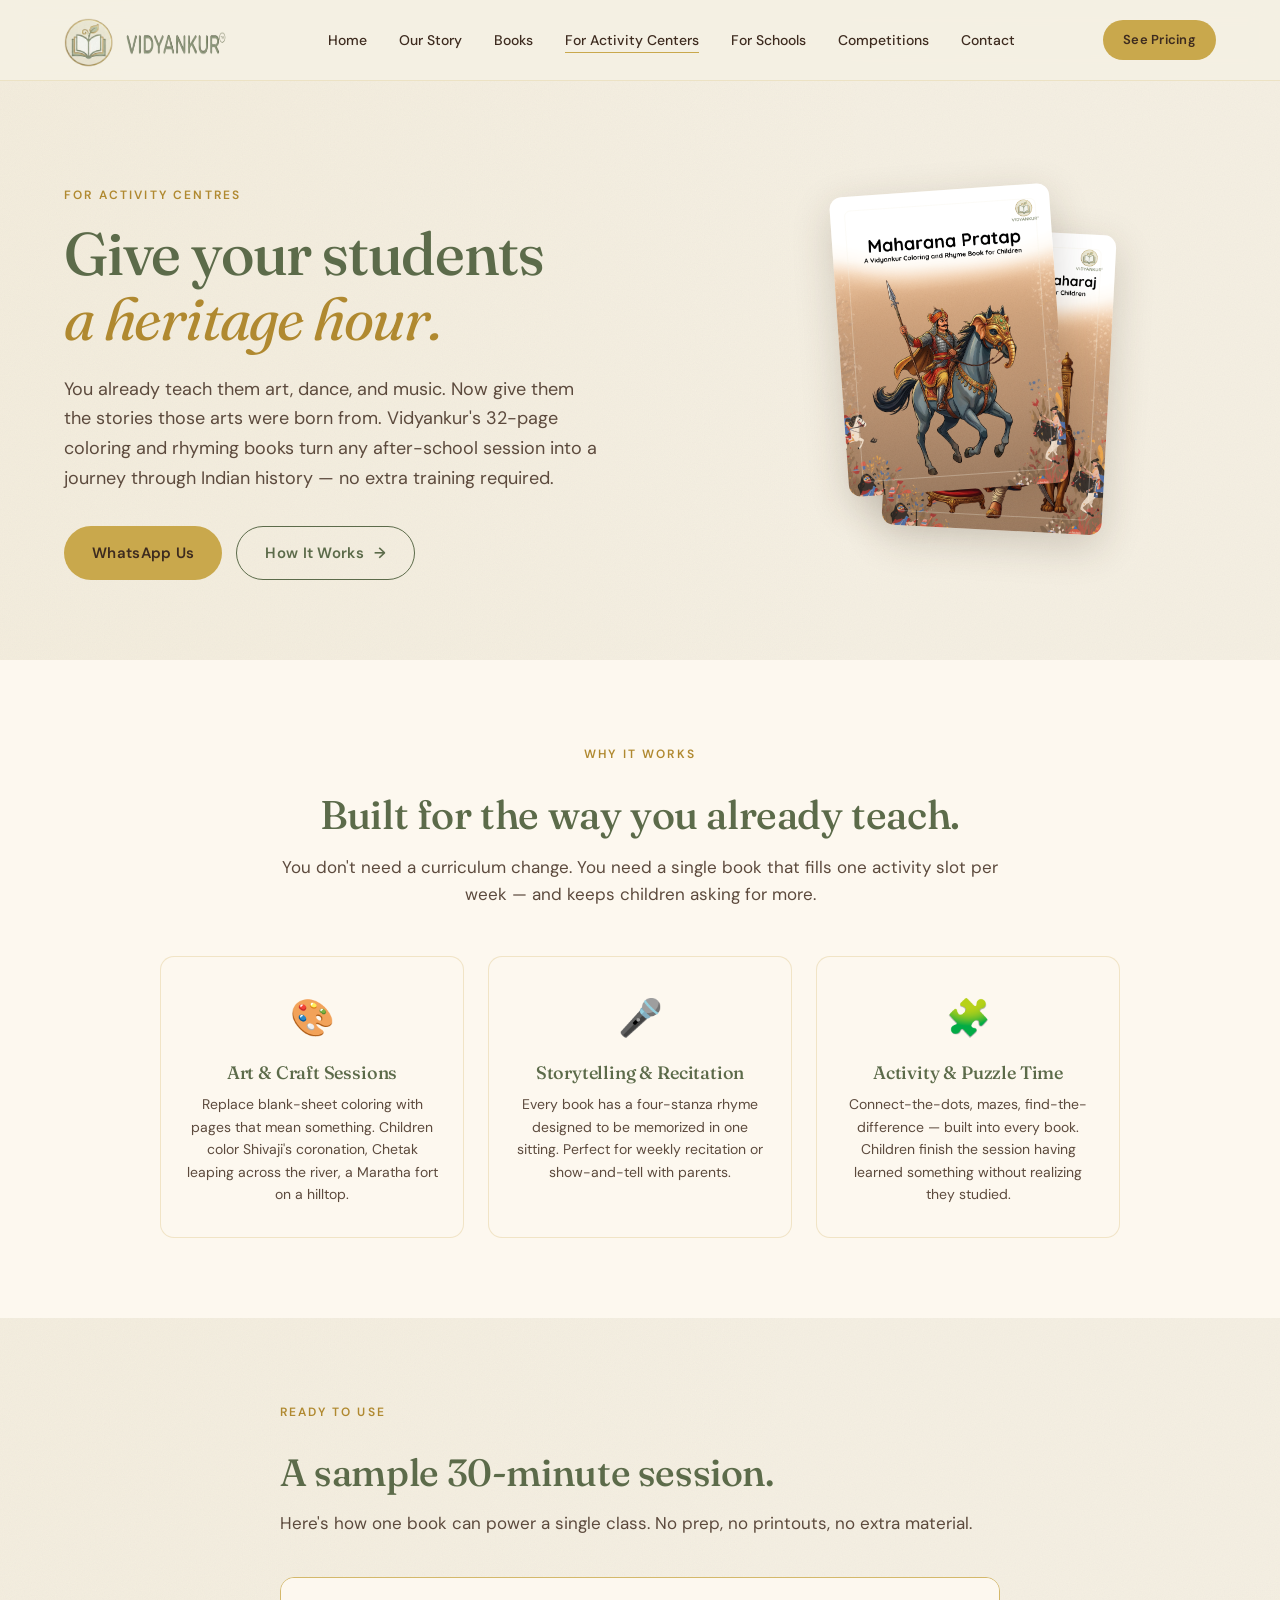
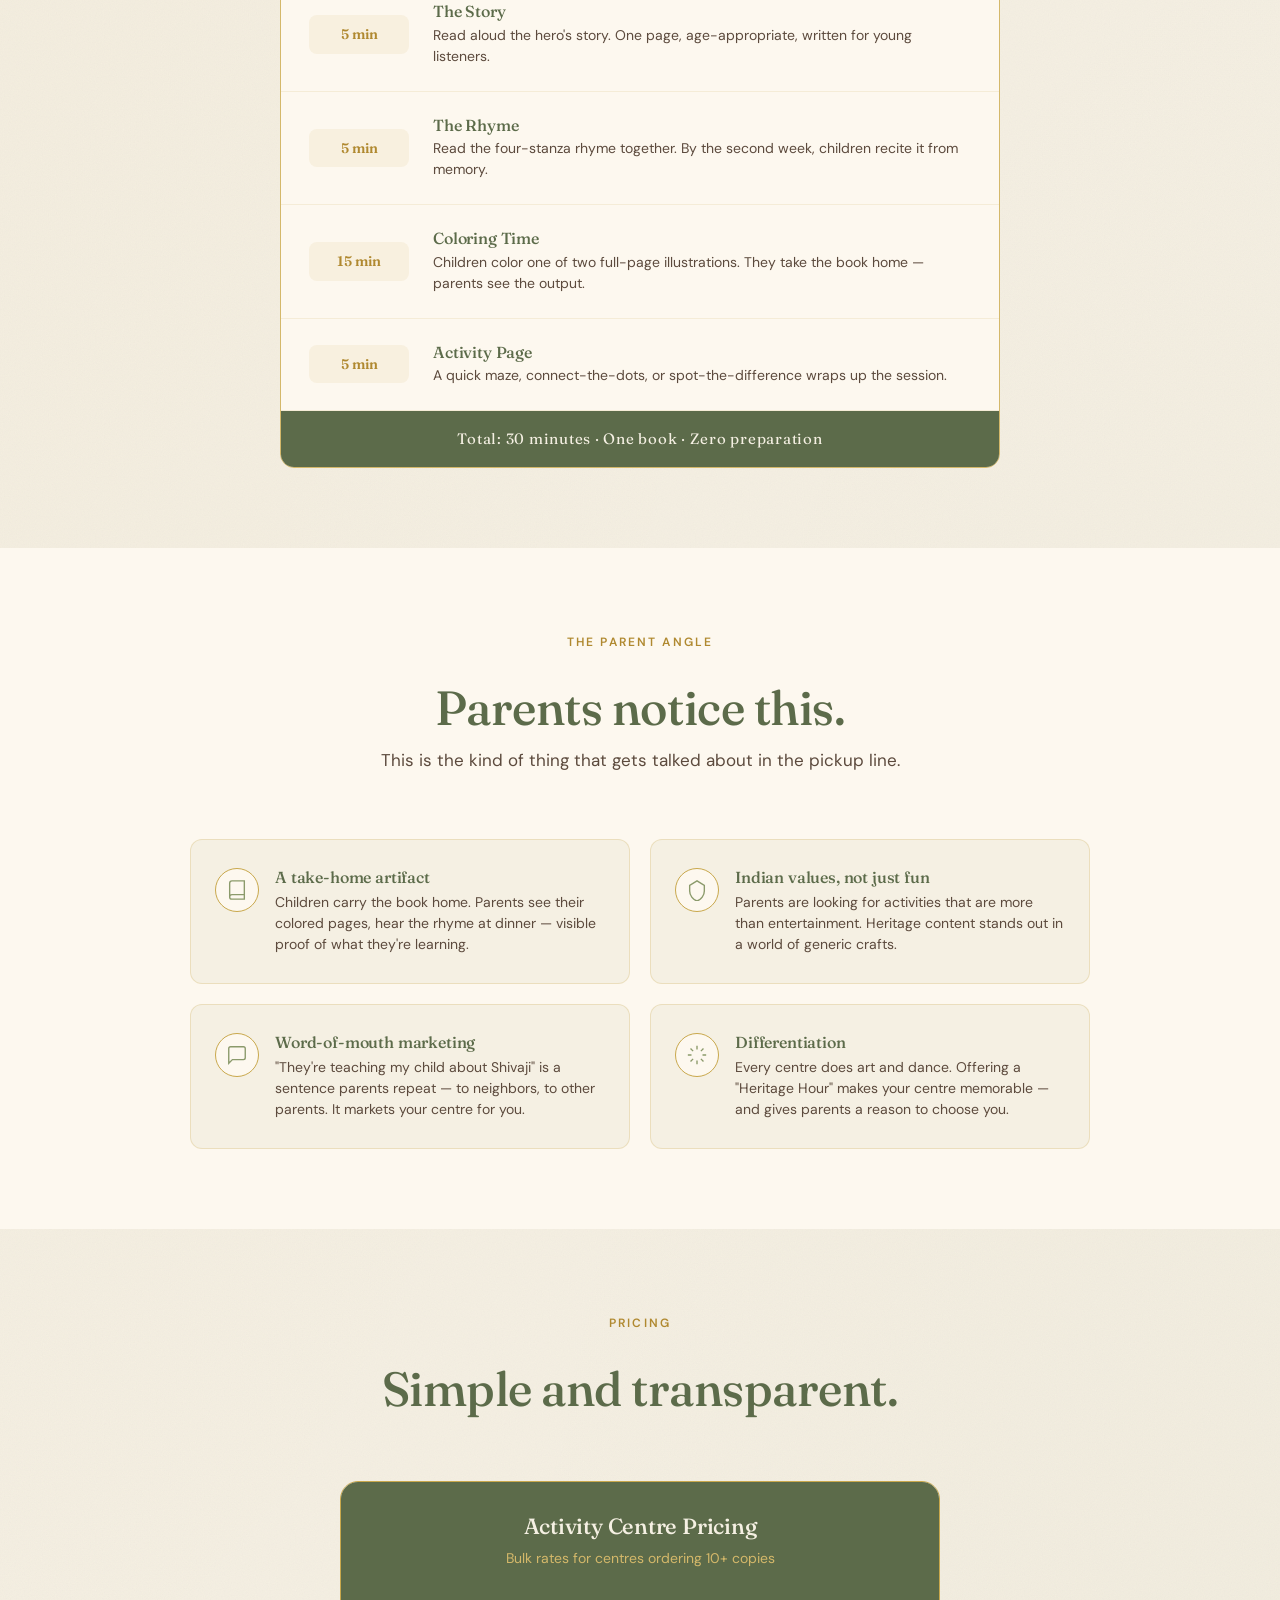
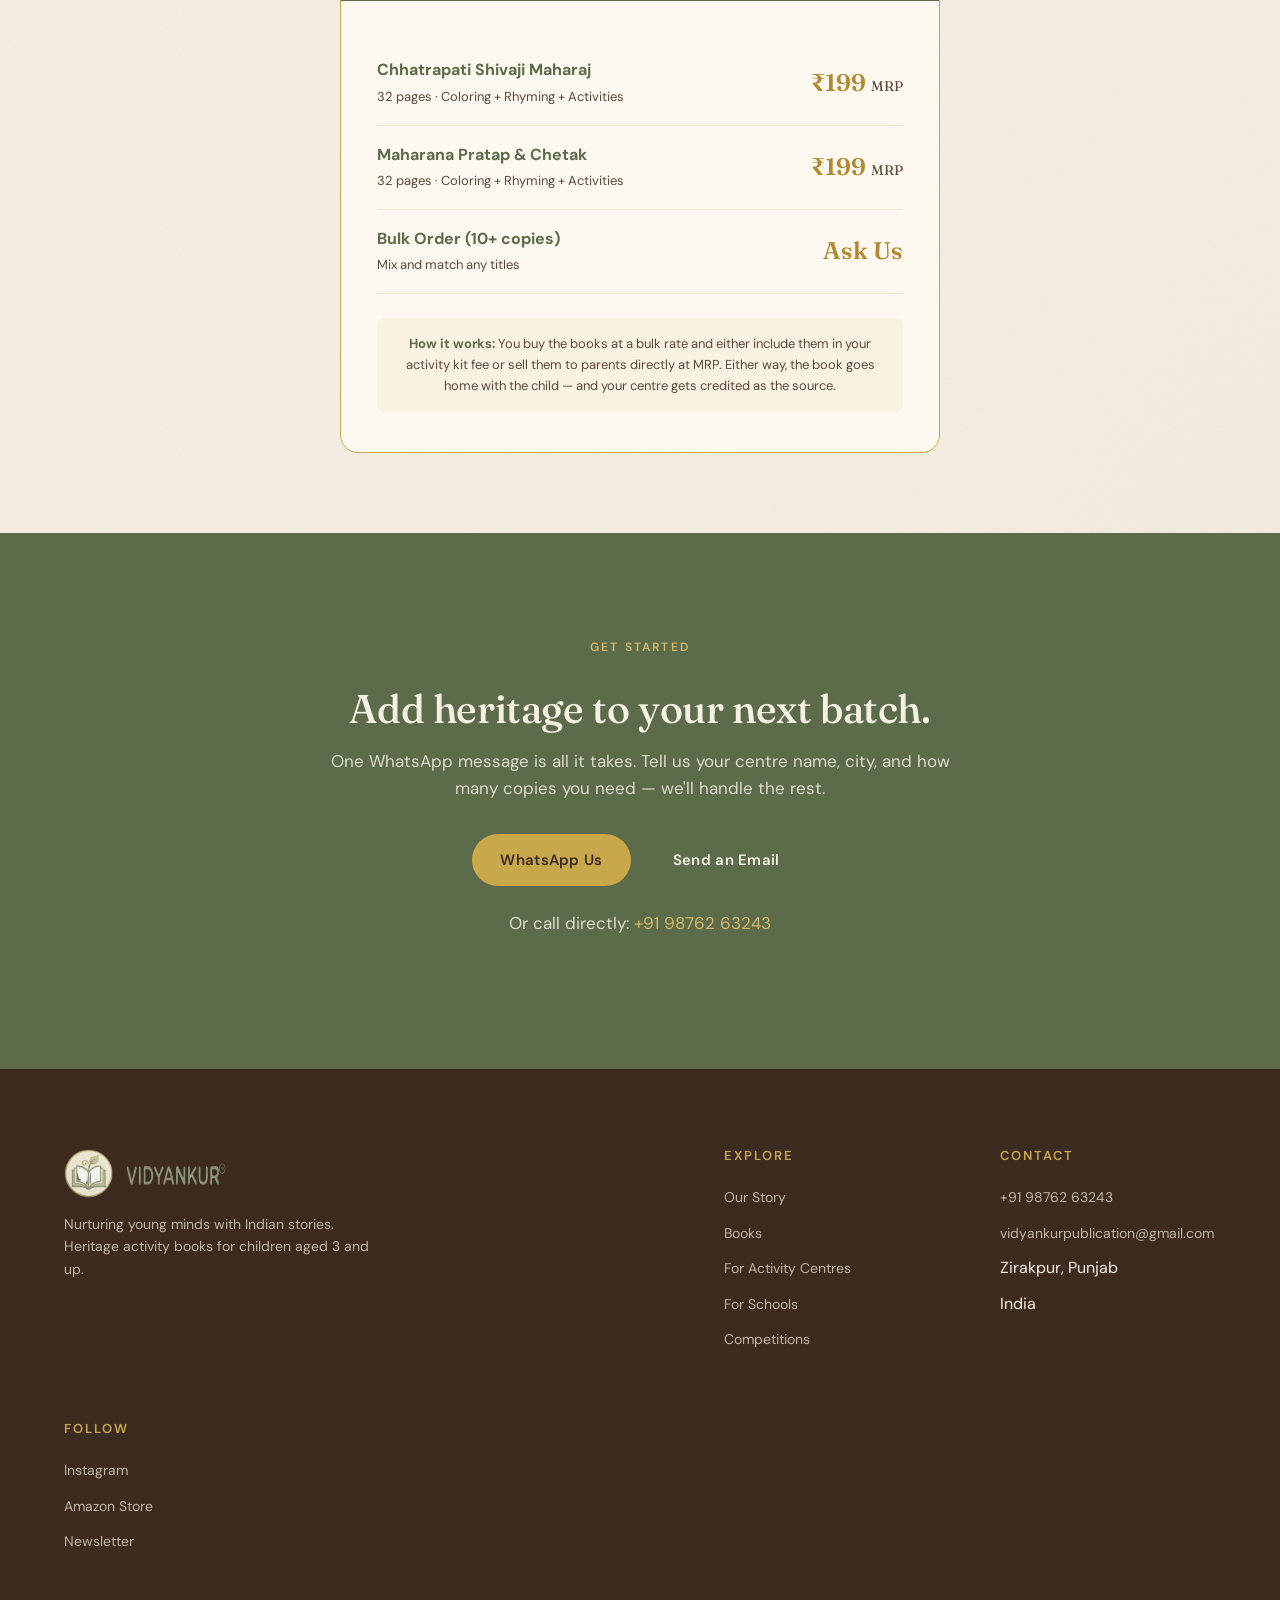
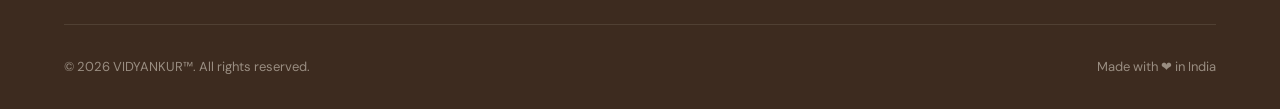
==== commit c4462a30: "-fixed logo" ====
--- a/activity-centers.html
+++ b/activity-centers.html
@@ -7,7 +7,7 @@
   <meta name="description" content="Add Indian heritage to your activity sessions. Vidyankur's coloring and rhyming books are designed for after-school programs, tuition centres, and hobby classes.">
   <link rel="stylesheet" href="css/style.css">
   <link rel="stylesheet" href="css/pages.css">
-  <link rel="icon" type="image/svg+xml" href="assets/logo.svg">
+  <link rel="icon" type="image/png" href="assets/icon.png">
   <style>
     /* ===== Activity Centres — page-specific ===== */
 
@@ -649,19 +649,13 @@
       <div class="footer-grid">
         <div class="footer-brand">
           <div class="nav-logo">
-            <svg class="nav-logo-mark" viewBox="0 0 100 100" xmlns="http://www.w3.org/2000/svg">
-              <circle cx="50" cy="50" r="46" fill="none" stroke="#C9A84C" stroke-width="2"/>
-              <circle cx="50" cy="50" r="40" fill="#F5F0E3"/>
-              <path d="M 25 55 Q 35 50, 50 55 Q 65 50, 75 55 L 75 70 Q 65 65, 50 70 Q 35 65, 25 70 Z" fill="#8B9A6B" stroke="#5C6B4A" stroke-width="1.5" stroke-linejoin="round"/>
-              <line x1="50" y1="55" x2="50" y2="70" stroke="#5C6B4A" stroke-width="1.5"/>
-              <path d="M 50 55 Q 50 42, 50 30" stroke="#5C6B4A" stroke-width="2" fill="none" stroke-linecap="round"/>
-              <path d="M 50 38 Q 42 35, 40 28 Q 47 28, 50 35" fill="#8B9A6B"/>
-              <path d="M 50 42 Q 58 39, 60 32 Q 53 32, 50 39" fill="#8B9A6B"/>
-            </svg>
-            <span class="nav-logo-text">
-              <span class="nav-logo-name">VIDYANKUR</span>
-              <span class="nav-logo-tag">Seed of Knowledge</span>
-            </span>
+            <span class="nav-logo-mark">
+          <a href="index.html" class="nav-logo">
+            <img src="assets/icon.png" alt="Vidyankur Icon" class="nav-logo-icon">
+            <img src="assets/text.png" alt="Vidyankur Text" class="nav-logo-text">
+        </span>
+        <span class="nav-logo-mark">            
+        </span>
           </div>
           <p>Nurturing young minds with Indian stories. Heritage activity books for children aged 3 and up.</p>
         </div>
